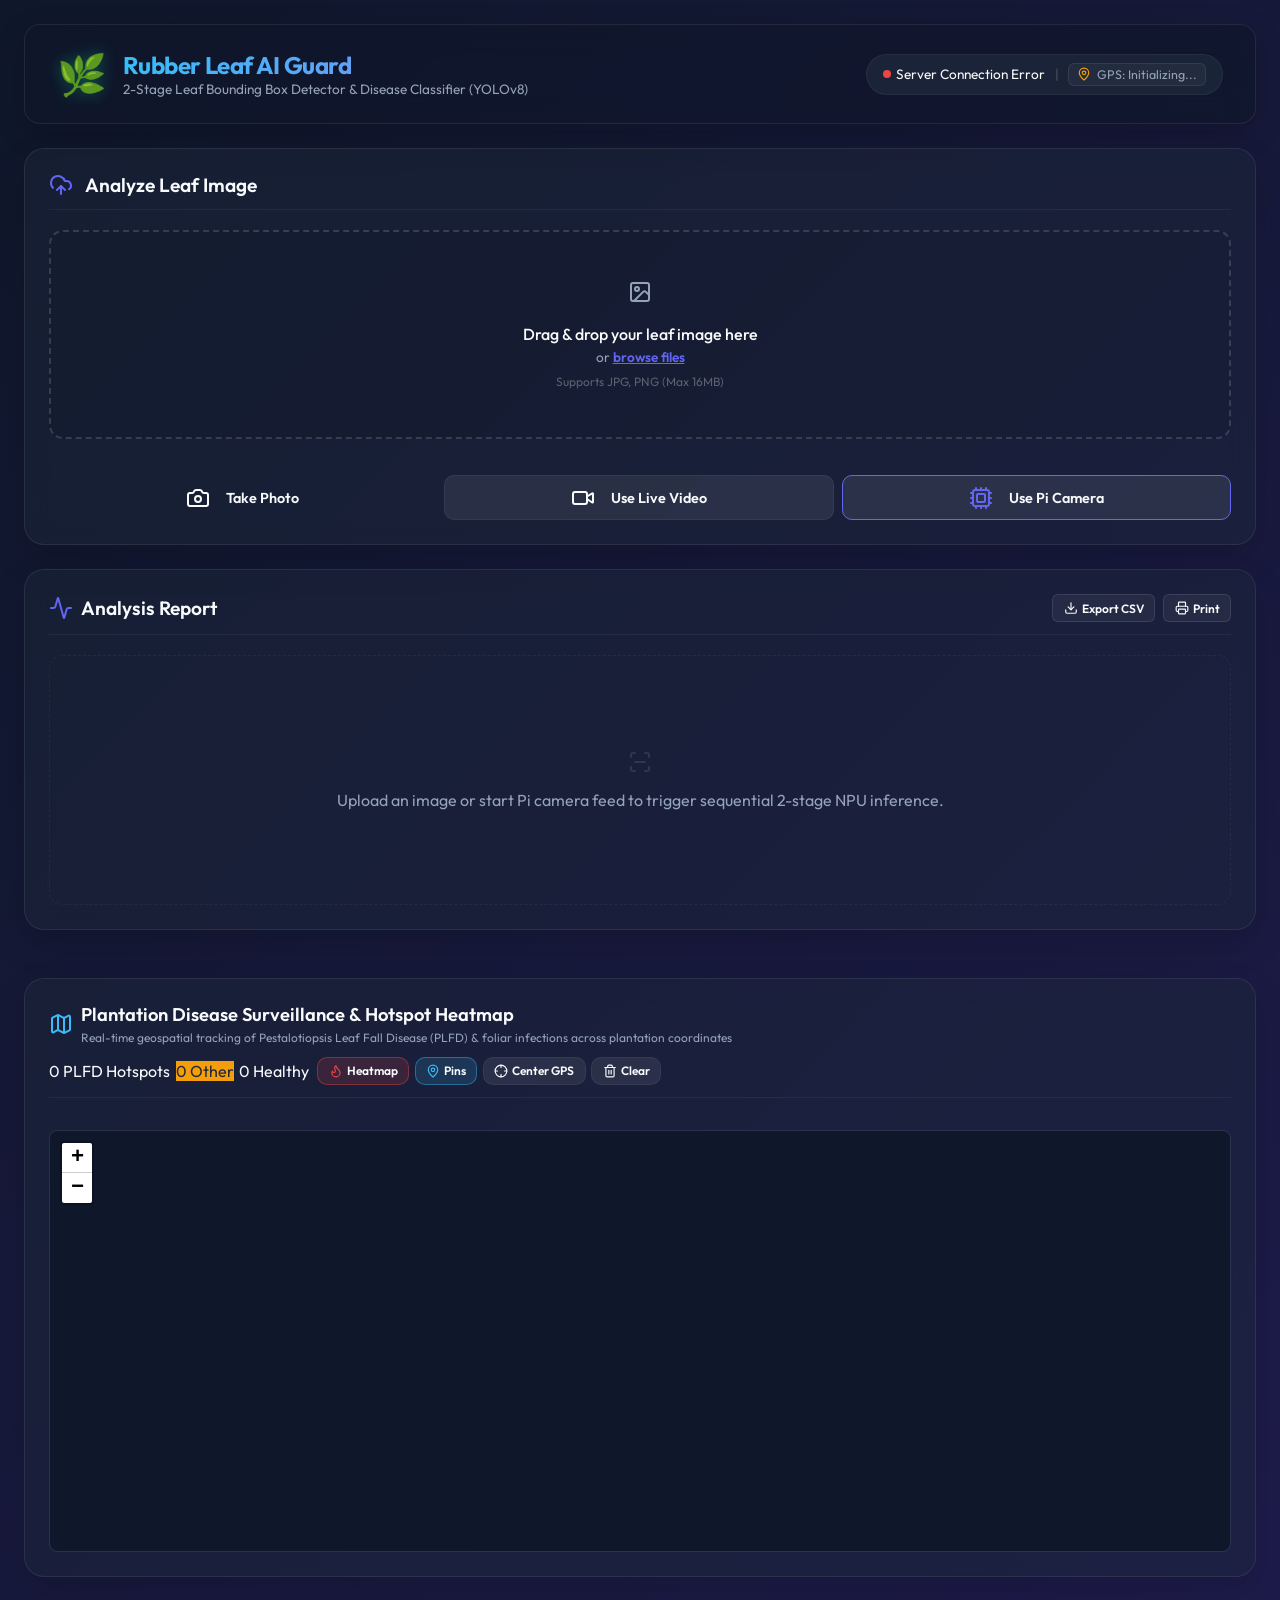
==== raspi_deploy/templates/index.html @ 8e81cf76 "feat: initial commit of two-stage rubber leaf disease detection and classification system" ====
<!DOCTYPE html>
<html lang="en">
<head>
    <meta charset="UTF-8">
    <meta name="viewport" content="width=device-width, initial-scale=1.0">
    <title>🌿 2-Stage Rubber Leaf Disease Detector & Classifier</title>
    <!-- Local Fonts -->
    <link rel="stylesheet" href="/static/fonts/fonts.css">
    <!-- Local Lucide Icons -->
    <script src="/static/js/lucide.min.js"></script>
    <link rel="stylesheet" href="/static/style.css">
    <!-- Local Leaflet Map & Heatmap CSS -->
    <link rel="stylesheet" href="/static/style-leaflet.css">
</head>
<body>
    <div class="app-container">
        <!-- Header -->
        <header class="header">
            <div class="logo-area">
                <div class="logo-icon">🌿</div>
                <div>
                    <h1>Rubber Leaf AI Guard</h1>
                    <p class="subtitle">2-Stage Leaf Bounding Box Detector & Disease Classifier (YOLOv8)</p>
                </div>
            </div>
            <div class="header-status" style="display: flex; gap: 0.6rem; align-items: center; flex-wrap: wrap;">
                <div style="display: flex; align-items: center; gap: 0.35rem;">
                    <span class="status-indicator" id="system-status-indicator"></span>
                    <span id="system-status-text">Checking model weights...</span>
                </div>
                <span style="color: rgba(255,255,255,0.2);">|</span>
                <div id="gps-status-pill" style="display: inline-flex; align-items: center; gap: 0.35rem; font-size: 0.78rem; padding: 3px 8px; border-radius: 6px; background: rgba(255,255,255,0.04); border: 1px solid rgba(255,255,255,0.08); color: var(--text-secondary);">
                    <i data-lucide="map-pin" id="gps-status-icon" style="width: 14px; height: 14px; color: #f59e0b;"></i>
                    <span id="gps-status-text">GPS: Initializing...</span>
                </div>
            </div>
        </header>

        <!-- Main Dashboard -->
        <main class="dashboard-grid">
            
            <!-- Left Card: Upload & Detection Overlay -->
            <section class="card glass upload-section">
                <div class="card-header">
                    <i data-lucide="upload-cloud" class="icon-accent"></i>
                    <h2>Analyze Leaf Image</h2>
                </div>
                
                <!-- Drag and drop zone -->
                <div class="dropzone" id="dropzone">
                    <input type="file" id="fileInput" accept="image/*" style="display: none;">
                    <div class="dropzone-content">
                        <i data-lucide="image" class="dropzone-icon"></i>
                        <p class="primary-text">Drag & drop your leaf image here</p>
                        <p class="secondary-text">or <span class="browse-btn">browse files</span></p>
                        <p class="file-limits">Supports JPG, PNG (Max 16MB)</p>
                    </div>
                </div>

                <!-- Camera Action Buttons -->
                <div class="camera-actions-panel" id="cameraActionsPanel" style="display: flex; gap: 0.5rem; flex-wrap: wrap; justify-content: center; margin-top: 1rem; width: 100%;">
                    <label class="btn btn-primary" for="cameraInput" style="cursor: pointer; margin: 0; display: inline-flex; align-items: center; justify-content: center; flex: 1; min-width: 130px;">
                        <i data-lucide="camera" style="margin-right: 0.5rem;"></i> Take Photo
                    </label>
                    <input type="file" id="cameraInput" accept="image/*" capture="environment" style="display: none;">
                    
                    <button type="button" class="btn btn-secondary" id="startCameraBtn" style="margin: 0; display: inline-flex; align-items: center; justify-content: center; flex: 1; min-width: 130px;">
                        <i data-lucide="video" style="margin-right: 0.5rem;"></i> Use Live Video
                    </button>
                    
                    <button type="button" class="btn btn-secondary" id="startPiCameraBtn" style="margin: 0; display: inline-flex; align-items: center; justify-content: center; flex: 1; min-width: 130px; border-color: var(--accent-color);">
                        <i data-lucide="cpu" style="margin-right: 0.5rem; color: var(--accent-color);"></i> Use Pi Camera
                    </button>
                </div>

                <!-- Raspberry Pi Physical Camera Feed -->
                <div class="camera-container hidden" id="piCameraContainer" style="margin-top: 1rem;">
                    <div class="video-wrapper" id="piVideoWrapper" style="position: relative; overflow: hidden; border-radius: 8px; border: 1px solid rgba(255, 255, 255, 0.1);">
                        <img id="piCameraStream" src="" alt="Pi Camera Stream" style="width: 100%; max-height: 600px; display: block; background: #000; min-height: 360px; object-fit: contain;">
                        <canvas id="piVideoCanvas" style="position: absolute; top: 0; left: 0; pointer-events: none; width: 100%; height: 100%; z-index: 10;"></canvas>
                        <!-- Floating HUD Overlay -->
                        <div id="piCameraHud" style="position: absolute; top: 10px; right: 10px; background: rgba(15, 23, 42, 0.75); border: 1px solid rgba(255,255,255,0.1); border-radius: 6px; padding: 4px 8px; font-family: monospace; font-size: 0.75rem; color: #10b981; z-index: 20; display: flex; align-items: center; gap: 0.35rem; font-weight: bold;">
                            <span class="animate-pulse" style="width: 6px; height: 6px; background: #10b981; border-radius: 50%;"></span>
                            <span>LIVE</span>
                            <span style="color: rgba(255,255,255,0.4);">|</span>
                            <span id="piCameraFpsText">-- FPS</span>
                        </div>
                    </div>
                    <div class="camera-controls" style="margin-top: 0.75rem; display: flex; gap: 0.5rem; justify-content: center; flex-wrap: wrap;">
                        <button type="button" class="btn btn-secondary" id="togglePiFullscreenBtn">
                            <i data-lucide="maximize" style="margin-right: 0.5rem;"></i> Fullscreen
                        </button>
                        <button type="button" class="btn btn-secondary" id="togglePiAutoDetectBtn">
                            <i data-lucide="play" style="margin-right: 0.5rem;"></i> Start Auto-Detect
                        </button>
                        <button type="button" class="btn btn-primary" id="capturePiBtn">
                            <i data-lucide="aperture" style="margin-right: 0.5rem;"></i> Capture from Pi
                        </button>
                        <button type="button" class="btn btn-secondary" id="stopPiCameraBtn">
                            Close Pi Feed
                        </button>
                    </div>
                    
                    <!-- Sensitivity Slider Bar -->
                    <div class="stream-settings-bar" style="margin-top: 0.75rem; display: flex; align-items: center; justify-content: space-between; background: rgba(255,255,255,0.03); border: 1px solid rgba(255,255,255,0.07); border-radius: 8px; padding: 0.5rem 0.85rem; flex-wrap: wrap; gap: 0.75rem; font-size: 0.8rem;">
                        <div style="display: flex; align-items: center; gap: 0.5rem; flex: 1; min-width: 220px;">
                            <i data-lucide="sliders" style="width: 16px; height: 16px; color: var(--accent-color);"></i>
                            <label for="confThreshold" style="white-space: nowrap; color: var(--text-secondary);">Leaf Sensitivity:</label>
                            <input type="range" id="confThreshold" min="0.05" max="0.75" step="0.05" value="0.15" style="flex: 1; accent-color: var(--accent-color); cursor: pointer;">
                            <span id="confVal" style="font-family: monospace; font-weight: bold; color: var(--accent-color); min-width: 38px;">0.15</span>
                        </div>
                    </div>
                </div>

                <!-- Live Camera Feed -->
                <div class="camera-container hidden" id="cameraContainer">
                    <div id="cameraErrorMsg" class="camera-error hidden"></div>
                    <div class="video-wrapper" id="videoWrapper" style="position: relative;">
                        <video id="videoFeed" autoplay playsinline></video>
                        <canvas id="videoCanvas" style="position: absolute; top: 0; left: 0; pointer-events: none; width: 100%; height: 100%; z-index: 10;"></canvas>
                    </div>
                    <div class="camera-controls">
                        <button type="button" class="btn btn-secondary" id="toggleFullscreenBtn">
                            <i data-lucide="maximize"></i> Fullscreen
                        </button>
                        <button type="button" class="btn btn-secondary" id="toggleLiveDetectBtn">
                            <i data-lucide="play"></i> Start Auto-Detect
                        </button>
                        <button type="button" class="btn btn-primary" id="captureBtn">
                            <i data-lucide="aperture"></i> Capture Leaf
                        </button>
                        <button type="button" class="btn btn-secondary" id="stopCameraBtn">
                            Cancel
                        </button>
                    </div>
                </div>

                <!-- Live Preview & Bounding Box Canvas -->
                <div class="preview-container hidden" id="previewContainer">
                    <div class="image-overlay-wrapper">
                        <img id="imagePreview" src="" alt="Original Leaf" style="display: block;">
                        <canvas id="bboxCanvas" style="position: absolute; top: 0; left: 0; pointer-events: none;"></canvas>
                    </div>
                    <button class="btn btn-secondary remove-btn" id="removeBtn">
                        <i data-lucide="trash-2"></i> Remove image
                    </button>
                </div>
            </section>

            <!-- Right Card: Inference & Crops Results -->
            <section class="card glass results-section">
                <div class="card-header" style="display: flex; justify-content: space-between; align-items: center; width: 100%; flex-wrap: wrap; gap: 0.5rem;">
                    <div style="display: flex; align-items: center; gap: 0.5rem;">
                        <i data-lucide="activity" class="icon-accent"></i>
                        <h2>Analysis Report</h2>
                    </div>
                    <div class="report-actions-bar" style="display: flex; gap: 0.5rem;">
                        <button type="button" class="btn btn-secondary" id="exportCsvBtn" title="Export session history to CSV" style="padding: 0.35rem 0.65rem; font-size: 0.75rem; display: inline-flex; align-items: center; gap: 0.25rem; margin: 0; background: rgba(255,255,255,0.05); border: 1px solid rgba(255,255,255,0.1); border-radius: 6px; cursor: pointer;">
                            <i data-lucide="download" style="width: 14px; height: 14px;"></i> Export CSV
                        </button>
                        <button type="button" class="btn btn-secondary" id="printReportBtn" title="Print current report" style="padding: 0.35rem 0.65rem; font-size: 0.75rem; display: inline-flex; align-items: center; gap: 0.25rem; margin: 0; background: rgba(255,255,255,0.05); border: 1px solid rgba(255,255,255,0.1); border-radius: 6px; cursor: pointer;">
                            <i data-lucide="printer" style="width: 14px; height: 14px;"></i> Print
                        </button>
                    </div>
                </div>
                
                <div class="results-placeholder" id="resultsPlaceholder">
                    <i data-lucide="scan-line" class="placeholder-icon animate-pulse"></i>
                    <p>Upload an image or start Pi camera feed to trigger sequential 2-stage NPU inference.</p>
                </div>

                <div class="results-content hidden" id="resultsContent">
                    <!-- Dynamic Summary Banner -->
                    <div class="diagnosis-summary-banner" id="diagnosisSummaryBanner">
                        <div class="summary-details">
                            <span class="label">Detection Summary</span>
                            <span class="value" id="summaryTotalText">0 Leaves Detected</span>
                        </div>
                        <div class="summary-stats-badges" id="summaryStatsBadges">
                            <!-- Populated by JS -->
                        </div>
                    </div>

                    <!-- Real-Time Hardware Performance Telemetry -->
                    <div class="telemetry-banner" id="telemetryBanner" style="display: flex; gap: 0.75rem; margin-top: 0.75rem; padding: 0.75rem 1rem; border-radius: 8px; background: rgba(255,255,255,0.03); border: 1px solid rgba(255,255,255,0.05); font-size: 0.8rem; flex-wrap: wrap;">
                        <div style="display: flex; align-items: center; gap: 0.25rem; color: var(--accent-color); font-weight: 600; width: 100%; margin-bottom: 0.25rem;">
                            <i data-lucide="gauge" style="width: 14px; height: 14px; color: var(--accent-color);"></i>
                            <span style="color: var(--accent-color); font-weight: 600;">Edge Telemetry (Hailo-8L NPU)</span>
                        </div>
                        <div class="telemetry-item" style="flex: 1; min-width: 80px;">
                            <span style="color: var(--text-secondary); display: block; font-size: 0.7rem; text-transform: uppercase; letter-spacing: 0.5px;">Stage 1 (Detect)</span>
                            <strong id="telemetryDetText" style="color: var(--text-primary); font-size: 0.9rem;">-- ms</strong>
                        </div>
                        <div class="telemetry-item" style="flex: 1; min-width: 80px; border-left: 1px solid rgba(255,255,255,0.08); padding-left: 0.75rem;">
                            <span style="color: var(--text-secondary); display: block; font-size: 0.7rem; text-transform: uppercase; letter-spacing: 0.5px;">Stage 2 (Classify)</span>
                            <strong id="telemetryClsText" style="color: var(--text-primary); font-size: 0.9rem;">-- ms</strong>
                        </div>
                        <div class="telemetry-item" style="flex: 1; min-width: 80px; border-left: 1px solid rgba(255,255,255,0.08); padding-left: 0.75rem;">
                            <span style="color: var(--text-secondary); display: block; font-size: 0.7rem; text-transform: uppercase; letter-spacing: 0.5px;">Total Latency</span>
                            <strong id="telemetryTotalText" style="color: var(--healthy-color); font-size: 0.9rem;">-- ms</strong>
                        </div>
                        <div class="telemetry-item" style="flex: 1; min-width: 80px; border-left: 1px solid rgba(255,255,255,0.08); padding-left: 0.75rem;">
                            <span style="color: var(--text-secondary); display: block; font-size: 0.7rem; text-transform: uppercase; letter-spacing: 0.5px;">Stream Rate</span>
                            <strong id="telemetryFpsText" style="color: #38bdf8; font-size: 0.9rem;">-- FPS</strong>
                        </div>
                    </div>

                    <!-- Geotagging & Field Location Banner -->
                    <div class="location-banner hidden" id="reportLocationBanner" style="display: flex; gap: 0.75rem; margin-top: 0.75rem; padding: 0.65rem 1rem; border-radius: 8px; background: rgba(56, 189, 248, 0.06); border: 1px solid rgba(56, 189, 248, 0.2); font-size: 0.8rem; align-items: center; justify-content: space-between; flex-wrap: wrap;">
                        <div style="display: flex; align-items: center; gap: 0.5rem;">
                            <i data-lucide="map-pin" style="width: 16px; height: 16px; color: #38bdf8;"></i>
                            <div>
                                <span style="color: var(--text-secondary); font-size: 0.7rem; display: block; text-transform: uppercase; letter-spacing: 0.5px;">Field Coordinates</span>
                                <strong id="reportLocationCoords" style="color: #f8fafc; font-family: monospace; font-size: 0.85rem;">--</strong>
                                <span id="reportLocationSource" style="font-size: 0.7rem; color: #38bdf8; margin-left: 0.4rem; background: rgba(56, 189, 248, 0.15); padding: 1px 6px; border-radius: 4px;"></span>
                            </div>
                        </div>
                        <a id="reportLocationMapLink" href="#" target="_blank" rel="noopener noreferrer" style="display: inline-flex; align-items: center; gap: 0.35rem; color: #38bdf8; font-size: 0.78rem; text-decoration: none; font-weight: 500; background: rgba(56, 189, 248, 0.1); padding: 0.35rem 0.65rem; border-radius: 6px; border: 1px solid rgba(56, 189, 248, 0.25); transition: all 0.2s ease;">
                            <span>View on Maps</span>
                            <i data-lucide="external-link" style="width: 12px; height: 12px;"></i>
                        </a>
                    </div>

                    <!-- Dynamic List of Leaf Diagnoses -->
                    <div class="multi-results-container" id="multiResultsContainer">
                        <!-- Populated by JS -->
                    </div>
                </div>
            </section>
        </main>

        <!-- Plantation Geospatial Heatmap Card -->
        <section class="card glass map-section" style="margin-top: 1.5rem; width: 100%;">
            <div class="card-header" style="display: flex; justify-content: space-between; align-items: center; width: 100%; flex-wrap: wrap; gap: 0.75rem;">
                <div style="display: flex; align-items: center; gap: 0.5rem;">
                    <i data-lucide="map" class="icon-accent" style="color: #38bdf8;"></i>
                    <div>
                        <h2 style="font-size: 1.15rem; margin: 0;">Plantation Disease Surveillance & Hotspot Heatmap</h2>
                        <p style="color: var(--text-secondary); font-size: 0.75rem; margin: 0.2rem 0 0 0;">
                            Real-time geospatial tracking of Pestalotiopsis Leaf Fall Disease (PLFD) & foliar infections across plantation coordinates
                        </p>
                    </div>
                </div>
                
                <!-- Map Layer Controls & Quick Stats -->
                <div class="map-controls-bar" style="display: flex; gap: 0.5rem; align-items: center; flex-wrap: wrap;">
                    <div class="map-stat-badges" style="display: flex; gap: 0.35rem;">
                        <span class="badge plfd" id="mapStatPlfd">0 PLFD Hotspots</span>
                        <span class="badge warning" id="mapStatOther" style="background-color: #f59e0b; color: #1e293b;">0 Other</span>
                        <span class="badge healthy" id="mapStatHealthy">0 Healthy</span>
                    </div>
                    
                    <div style="display: flex; gap: 0.35rem;">
                        <button type="button" class="btn btn-secondary active" id="toggleHeatmapBtn" style="padding: 0.35rem 0.65rem; font-size: 0.75rem; display: inline-flex; align-items: center; gap: 0.25rem; background: rgba(239, 68, 68, 0.15); border-color: rgba(239, 68, 68, 0.4);">
                            <i data-lucide="flame" style="width: 14px; height: 14px; color: #ef4444;"></i> Heatmap
                        </button>
                        <button type="button" class="btn btn-secondary active" id="togglePinsBtn" style="padding: 0.35rem 0.65rem; font-size: 0.75rem; display: inline-flex; align-items: center; gap: 0.25rem; background: rgba(56, 189, 248, 0.15); border-color: rgba(56, 189, 248, 0.4);">
                            <i data-lucide="map-pin" style="width: 14px; height: 14px; color: #38bdf8;"></i> Pins
                        </button>
                        <button type="button" class="btn btn-secondary" id="recenterMapBtn" title="Center on Current GPS" style="padding: 0.35rem 0.65rem; font-size: 0.75rem; display: inline-flex; align-items: center; gap: 0.25rem;">
                            <i data-lucide="crosshair" style="width: 14px; height: 14px;"></i> Center GPS
                        </button>
                        <button type="button" class="btn btn-secondary" id="clearMapBtn" title="Clear Map Markers" style="padding: 0.35rem 0.65rem; font-size: 0.75rem; display: inline-flex; align-items: center; gap: 0.25rem;">
                            <i data-lucide="trash-2" style="width: 14px; height: 14px;"></i> Clear
                        </button>
                    </div>
                </div>
            </div>
            
            <div style="position: relative; width: 100%; border-radius: 8px; overflow: hidden; border: 1px solid rgba(255, 255, 255, 0.08); margin-top: 0.75rem;">
                <div id="plantationMap" style="width: 100%; height: 420px; background: #0f172a; border-radius: 8px; z-index: 1;"></div>
                
                <!-- Offline Fallback Banner on Map -->
                <div id="mapOfflineNotice" style="position: absolute; bottom: 8px; left: 8px; z-index: 999; background: rgba(15, 23, 42, 0.85); backdrop-filter: blur(4px); border: 1px solid rgba(255,255,255,0.1); border-radius: 6px; padding: 4px 8px; font-size: 0.7rem; color: var(--text-secondary); display: flex; align-items: center; gap: 0.35rem;">
                    <i data-lucide="satellite" style="width: 12px; height: 12px; color: #38bdf8;"></i>
                    <span>Offline Vector Grid (Tiles stream when online)</span>
                </div>
            </div>
        </section>
    </div>

    <!-- Initialize icons -->
    <script>
        lucide.createIcons();
    </script>
    <!-- Leaflet & Heatmap Engine -->
    <script src="/static/js/leaflet.js"></script>
    <script src="/static/js/leaflet-heat.js"></script>
    <script src="/static/app.js"></script>
</body>
</html>
---- static/fonts/fonts.css ----
/* latin-ext */
@font-face {
  font-family: 'Outfit';
  font-style: normal;
  font-weight: 300;
  font-display: swap;
  src: url(/static/fonts/outfit_QGYvz_MVcBeNP4NJuktqQ4E.woff2) format('woff2');
  unicode-range: U+0100-02BA, U+02BD-02C5, U+02C7-02CC, U+02CE-02D7, U+02DD-02FF, U+0304, U+0308, U+0329, U+1D00-1DBF, U+1E00-1E9F, U+1EF2-1EFF, U+2020, U+20A0-20AB, U+20AD-20C0, U+2113, U+2C60-2C7F, U+A720-A7FF;
}
/* latin */
@font-face {
  font-family: 'Outfit';
  font-style: normal;
  font-weight: 300;
  font-display: swap;
  src: url(/static/fonts/outfit_QGYvz_MVcBeNP4NJtEtq.woff2) format('woff2');
  unicode-range: U+0000-00FF, U+0131, U+0152-0153, U+02BB-02BC, U+02C6, U+02DA, U+02DC, U+0304, U+0308, U+0329, U+2000-206F, U+20AC, U+2122, U+2191, U+2193, U+2212, U+2215, U+FEFF, U+FFFD;
}
/* latin-ext */
@font-face {
  font-family: 'Outfit';
  font-style: normal;
  font-weight: 400;
  font-display: swap;
  src: url(/static/fonts/outfit_QGYvz_MVcBeNP4NJuktqQ4E.woff2) format('woff2');
  unicode-range: U+0100-02BA, U+02BD-02C5, U+02C7-02CC, U+02CE-02D7, U+02DD-02FF, U+0304, U+0308, U+0329, U+1D00-1DBF, U+1E00-1E9F, U+1EF2-1EFF, U+2020, U+20A0-20AB, U+20AD-20C0, U+2113, U+2C60-2C7F, U+A720-A7FF;
}
/* latin */
@font-face {
  font-family: 'Outfit';
  font-style: normal;
  font-weight: 400;
  font-display: swap;
  src: url(/static/fonts/outfit_QGYvz_MVcBeNP4NJtEtq.woff2) format('woff2');
  unicode-range: U+0000-00FF, U+0131, U+0152-0153, U+02BB-02BC, U+02C6, U+02DA, U+02DC, U+0304, U+0308, U+0329, U+2000-206F, U+20AC, U+2122, U+2191, U+2193, U+2212, U+2215, U+FEFF, U+FFFD;
}
/* latin-ext */
@font-face {
  font-family: 'Outfit';
  font-style: normal;
  font-weight: 500;
  font-display: swap;
  src: url(/static/fonts/outfit_QGYvz_MVcBeNP4NJuktqQ4E.woff2) format('woff2');
  unicode-range: U+0100-02BA, U+02BD-02C5, U+02C7-02CC, U+02CE-02D7, U+02DD-02FF, U+0304, U+0308, U+0329, U+1D00-1DBF, U+1E00-1E9F, U+1EF2-1EFF, U+2020, U+20A0-20AB, U+20AD-20C0, U+2113, U+2C60-2C7F, U+A720-A7FF;
}
/* latin */
@font-face {
  font-family: 'Outfit';
  font-style: normal;
  font-weight: 500;
  font-display: swap;
  src: url(/static/fonts/outfit_QGYvz_MVcBeNP4NJtEtq.woff2) format('woff2');
  unicode-range: U+0000-00FF, U+0131, U+0152-0153, U+02BB-02BC, U+02C6, U+02DA, U+02DC, U+0304, U+0308, U+0329, U+2000-206F, U+20AC, U+2122, U+2191, U+2193, U+2212, U+2215, U+FEFF, U+FFFD;
}
/* latin-ext */
@font-face {
  font-family: 'Outfit';
  font-style: normal;
  font-weight: 600;
  font-display: swap;
  src: url(/static/fonts/outfit_QGYvz_MVcBeNP4NJuktqQ4E.woff2) format('woff2');
  unicode-range: U+0100-02BA, U+02BD-02C5, U+02C7-02CC, U+02CE-02D7, U+02DD-02FF, U+0304, U+0308, U+0329, U+1D00-1DBF, U+1E00-1E9F, U+1EF2-1EFF, U+2020, U+20A0-20AB, U+20AD-20C0, U+2113, U+2C60-2C7F, U+A720-A7FF;
}
/* latin */
@font-face {
  font-family: 'Outfit';
  font-style: normal;
  font-weight: 600;
  font-display: swap;
  src: url(/static/fonts/outfit_QGYvz_MVcBeNP4NJtEtq.woff2) format('woff2');
  unicode-range: U+0000-00FF, U+0131, U+0152-0153, U+02BB-02BC, U+02C6, U+02DA, U+02DC, U+0304, U+0308, U+0329, U+2000-206F, U+20AC, U+2122, U+2191, U+2193, U+2212, U+2215, U+FEFF, U+FFFD;
}
/* latin-ext */
@font-face {
  font-family: 'Outfit';
  font-style: normal;
  font-weight: 700;
  font-display: swap;
  src: url(/static/fonts/outfit_QGYvz_MVcBeNP4NJuktqQ4E.woff2) format('woff2');
  unicode-range: U+0100-02BA, U+02BD-02C5, U+02C7-02CC, U+02CE-02D7, U+02DD-02FF, U+0304, U+0308, U+0329, U+1D00-1DBF, U+1E00-1E9F, U+1EF2-1EFF, U+2020, U+20A0-20AB, U+20AD-20C0, U+2113, U+2C60-2C7F, U+A720-A7FF;
}
/* latin */
@font-face {
  font-family: 'Outfit';
  font-style: normal;
  font-weight: 700;
  font-display: swap;
  src: url(/static/fonts/outfit_QGYvz_MVcBeNP4NJtEtq.woff2) format('woff2');
  unicode-range: U+0000-00FF, U+0131, U+0152-0153, U+02BB-02BC, U+02C6, U+02DA, U+02DC, U+0304, U+0308, U+0329, U+2000-206F, U+20AC, U+2122, U+2191, U+2193, U+2212, U+2215, U+FEFF, U+FFFD;
}
/* vietnamese */
@font-face {
  font-family: 'Space Grotesk';
  font-style: normal;
  font-weight: 400;
  font-display: swap;
  src: url(/static/fonts/spacegrotesk_V8mDoQDjQSkFtoMM3T6r8E7mPb54C-s0.woff2) format('woff2');
  unicode-range: U+0102-0103, U+0110-0111, U+0128-0129, U+0168-0169, U+01A0-01A1, U+01AF-01B0, U+0300-0301, U+0303-0304, U+0308-0309, U+0323, U+0329, U+1EA0-1EF9, U+20AB;
}
/* latin-ext */
@font-face {
  font-family: 'Space Grotesk';
  font-style: normal;
  font-weight: 400;
  font-display: swap;
  src: url(/static/fonts/spacegrotesk_V8mDoQDjQSkFtoMM3T6r8E7mPb94C-s0.woff2) format('woff2');
  unicode-range: U+0100-02BA, U+02BD-02C5, U+02C7-02CC, U+02CE-02D7, U+02DD-02FF, U+0304, U+0308, U+0329, U+1D00-1DBF, U+1E00-1E9F, U+1EF2-1EFF, U+2020, U+20A0-20AB, U+20AD-20C0, U+2113, U+2C60-2C7F, U+A720-A7FF;
}
/* latin */
@font-face {
  font-family: 'Space Grotesk';
  font-style: normal;
  font-weight: 400;
  font-display: swap;
  src: url(/static/fonts/spacegrotesk_V8mDoQDjQSkFtoMM3T6r8E7mPbF4Cw.woff2) format('woff2');
  unicode-range: U+0000-00FF, U+0131, U+0152-0153, U+02BB-02BC, U+02C6, U+02DA, U+02DC, U+0304, U+0308, U+0329, U+2000-206F, U+20AC, U+2122, U+2191, U+2193, U+2212, U+2215, U+FEFF, U+FFFD;
}
/* vietnamese */
@font-face {
  font-family: 'Space Grotesk';
  font-style: normal;
  font-weight: 500;
  font-display: swap;
  src: url(/static/fonts/spacegrotesk_V8mDoQDjQSkFtoMM3T6r8E7mPb54C-s0.woff2) format('woff2');
  unicode-range: U+0102-0103, U+0110-0111, U+0128-0129, U+0168-0169, U+01A0-01A1, U+01AF-01B0, U+0300-0301, U+0303-0304, U+0308-0309, U+0323, U+0329, U+1EA0-1EF9, U+20AB;
}
/* latin-ext */
@font-face {
  font-family: 'Space Grotesk';
  font-style: normal;
  font-weight: 500;
  font-display: swap;
  src: url(/static/fonts/spacegrotesk_V8mDoQDjQSkFtoMM3T6r8E7mPb94C-s0.woff2) format('woff2');
  unicode-range: U+0100-02BA, U+02BD-02C5, U+02C7-02CC, U+02CE-02D7, U+02DD-02FF, U+0304, U+0308, U+0329, U+1D00-1DBF, U+1E00-1E9F, U+1EF2-1EFF, U+2020, U+20A0-20AB, U+20AD-20C0, U+2113, U+2C60-2C7F, U+A720-A7FF;
}
/* latin */
@font-face {
  font-family: 'Space Grotesk';
  font-style: normal;
  font-weight: 500;
  font-display: swap;
  src: url(/static/fonts/spacegrotesk_V8mDoQDjQSkFtoMM3T6r8E7mPbF4Cw.woff2) format('woff2');
  unicode-range: U+0000-00FF, U+0131, U+0152-0153, U+02BB-02BC, U+02C6, U+02DA, U+02DC, U+0304, U+0308, U+0329, U+2000-206F, U+20AC, U+2122, U+2191, U+2193, U+2212, U+2215, U+FEFF, U+FFFD;
}
/* vietnamese */
@font-face {
  font-family: 'Space Grotesk';
  font-style: normal;
  font-weight: 700;
  font-display: swap;
  src: url(/static/fonts/spacegrotesk_V8mDoQDjQSkFtoMM3T6r8E7mPb54C-s0.woff2) format('woff2');
  unicode-range: U+0102-0103, U+0110-0111, U+0128-0129, U+0168-0169, U+01A0-01A1, U+01AF-01B0, U+0300-0301, U+0303-0304, U+0308-0309, U+0323, U+0329, U+1EA0-1EF9, U+20AB;
}
/* latin-ext */
@font-face {
  font-family: 'Space Grotesk';
  font-style: normal;
  font-weight: 700;
  font-display: swap;
  src: url(/static/fonts/spacegrotesk_V8mDoQDjQSkFtoMM3T6r8E7mPb94C-s0.woff2) format('woff2');
  unicode-range: U+0100-02BA, U+02BD-02C5, U+02C7-02CC, U+02CE-02D7, U+02DD-02FF, U+0304, U+0308, U+0329, U+1D00-1DBF, U+1E00-1E9F, U+1EF2-1EFF, U+2020, U+20A0-20AB, U+20AD-20C0, U+2113, U+2C60-2C7F, U+A720-A7FF;
}
/* latin */
@font-face {
  font-family: 'Space Grotesk';
  font-style: normal;
  font-weight: 700;
  font-display: swap;
  src: url(/static/fonts/spacegrotesk_V8mDoQDjQSkFtoMM3T6r8E7mPbF4Cw.woff2) format('woff2');
  unicode-range: U+0000-00FF, U+0131, U+0152-0153, U+02BB-02BC, U+02C6, U+02DA, U+02DC, U+0304, U+0308, U+0329, U+2000-206F, U+20AC, U+2122, U+2191, U+2193, U+2212, U+2215, U+FEFF, U+FFFD;
}
---- static/style.css ----
/* Style definitions for the Rubber Leaf AI Guard Dashboard */

:root {
    --bg-gradient: linear-gradient(135deg, #0f172a 0%, #1e1b4b 100%);
    --card-bg: rgba(30, 41, 59, 0.45);
    --card-border: rgba(255, 255, 255, 0.08);
    --text-primary: #f8fafc;
    --text-secondary: #94a3b8;
    --accent-color: #6366f1;
    --accent-hover: #4f46e5;
    
    --healthy-color: #10b981;
    --diseased-color: #ef4444;
    --plfd-color: #f59e0b;
    --glow-healthy: 0 0 15px rgba(16, 185, 129, 0.25);
    --glow-diseased: 0 0 15px rgba(239, 68, 68, 0.25);
    
    --font-sans: 'Outfit', -apple-system, BlinkMacSystemFont, "Segoe UI", Roboto, sans-serif;
    --font-mono: 'Space Grotesk', monospace;
}

* {
    box-sizing: border-box;
    margin: 0;
    padding: 0;
}

body {
    background: var(--bg-gradient);
    color: var(--text-primary);
    font-family: var(--font-sans);
    min-height: 100vh;
    padding: 1.5rem;
    overflow-x: hidden;
}

.app-container {
    max-width: 1440px;
    margin: 0 auto;
    display: flex;
    flex-direction: column;
    gap: 1.5rem;
}

/* Header styling */
.header {
    display: flex;
    justify-content: space-between;
    align-items: center;
    padding: 1.5rem 2rem;
    background: rgba(15, 23, 42, 0.6);
    border: 1px solid var(--card-border);
    backdrop-filter: blur(16px);
    -webkit-backdrop-filter: blur(16px);
    border-radius: 16px;
    box-shadow: 0 10px 30px rgba(0, 0, 0, 0.2);
}

.logo-area {
    display: flex;
    align-items: center;
    gap: 1rem;
}

.logo-icon {
    font-size: 2.5rem;
    filter: drop-shadow(0 0 8px rgba(16, 185, 129, 0.4));
}

.header h1 {
    font-size: 1.5rem;
    font-weight: 700;
    letter-spacing: -0.025em;
    background: linear-gradient(90deg, #38bdf8, #818cf8);
    -webkit-background-clip: text;
    -webkit-text-fill-color: transparent;
}

.header .subtitle {
    font-size: 0.85rem;
    color: var(--text-secondary);
}

.header-status {
    display: flex;
    align-items: center;
    gap: 0.5rem;
    font-size: 0.85rem;
    background: rgba(30, 41, 59, 0.8);
    padding: 0.5rem 1rem;
    border-radius: 9999px;
    border: 1px solid rgba(255, 255, 255, 0.05);
}

.status-indicator {
    width: 8px;
    height: 8px;
    border-radius: 50%;
    background-color: #ef4444; /* Default: Red/Disconnected */
}

.status-indicator.ready {
    background-color: var(--healthy-color);
    box-shadow: 0 0 8px var(--healthy-color);
}

.status-indicator.training {
    background-color: var(--plfd-color);
    box-shadow: 0 0 8px var(--plfd-color);
    animation: pulse 1.5s infinite;
}

/* Dashboard Grid */
.dashboard-grid {
    display: grid;
    grid-template-columns: 1fr;
    gap: 1.5rem;
}

/* Card Styling */
.card {
    border-radius: 20px;
    border: 1px solid var(--card-border);
    padding: 1.5rem;
    display: flex;
    flex-direction: column;
    gap: 1.25rem;
    box-shadow: 0 15px 35px rgba(0, 0, 0, 0.15);
    transition: transform 0.3s ease, box-shadow 0.3s ease;
}

.card.glass {
    background: var(--card-bg);
    backdrop-filter: blur(12px);
    -webkit-backdrop-filter: blur(12px);
}

.card:hover {
    box-shadow: 0 20px 40px rgba(0, 0, 0, 0.25);
}

.card-header {
    display: flex;
    align-items: center;
    gap: 0.75rem;
    border-bottom: 1px solid rgba(255, 255, 255, 0.05);
    padding-bottom: 0.75rem;
}

.card-header h2 {
    font-size: 1.2rem;
    font-weight: 600;
    color: var(--text-primary);
}

.icon-accent {
    color: var(--accent-color);
}

/* Buttons */
.btn {
    display: inline-flex;
    align-items: center;
    gap: 0.5rem;
    padding: 0.6rem 1.2rem;
    border-radius: 10px;
    font-family: var(--font-sans);
    font-weight: 600;
    font-size: 0.9rem;
    cursor: pointer;
    border: none;
    transition: all 0.2s ease;
}

.btn-secondary {
    background: rgba(255, 255, 255, 0.08);
    color: var(--text-primary);
    border: 1px solid rgba(255, 255, 255, 0.05);
}

.btn-secondary:hover {
    background: rgba(255, 255, 255, 0.15);
}

/* Upload Section */
.dropzone {
    border: 2px dashed rgba(255, 255, 255, 0.15);
    border-radius: 14px;
    padding: 3rem 1.5rem;
    text-align: center;
    cursor: pointer;
    background: rgba(15, 23, 42, 0.2);
    transition: all 0.2s ease;
}

.dropzone:hover, .dropzone.dragover {
    border-color: var(--accent-color);
    background: rgba(99, 102, 241, 0.05);
}

.dropzone-icon {
    font-size: 2.5rem;
    color: var(--text-secondary);
    margin-bottom: 1rem;
}

.dropzone .primary-text {
    font-size: 1rem;
    font-weight: 500;
    margin-bottom: 0.25rem;
}

.dropzone .secondary-text {
    font-size: 0.85rem;
    color: var(--text-secondary);
    margin-bottom: 0.5rem;
}

.dropzone .browse-btn {
    color: var(--accent-color);
    text-decoration: underline;
    font-weight: 600;
}

.dropzone .file-limits {
    font-size: 0.75rem;
    color: rgba(255, 255, 255, 0.3);
}

.preview-container {
    display: flex;
    flex-direction: column;
    gap: 1.25rem;
    align-items: center;
}

.image-overlay-wrapper {
    position: relative;
    max-width: 100%;
    border-radius: 12px;
    overflow: hidden;
    border: 1px solid rgba(255, 255, 255, 0.1);
    background: rgba(0,0,0,0.2);
}

.image-overlay-wrapper img {
    max-width: 100%;
    max-height: 600px;
    display: block;
    object-fit: contain;
}

.remove-btn {
    width: fit-content;
}

.hidden {
    display: none !important;
}

/* Results Section */
.results-placeholder {
    display: flex;
    flex-direction: column;
    align-items: center;
    justify-content: center;
    text-align: center;
    padding: 4rem 1.5rem;
    color: var(--text-secondary);
    gap: 1rem;
    border: 1px dashed rgba(255, 255, 255, 0.05);
    border-radius: 14px;
    min-height: 250px;
}

.placeholder-icon {
    font-size: 3rem;
    color: rgba(255, 255, 255, 0.1);
}

.results-content {
    display: flex;
    flex-direction: column;
    gap: 1.25rem;
}

.diagnosis-banner {
    display: flex;
    justify-content: space-between;
    align-items: center;
    padding: 1.25rem 1.5rem;
    border-radius: 14px;
    background: rgba(30, 41, 59, 0.8);
    border-left: 4px solid var(--healthy-color);
    box-shadow: var(--glow-healthy);
}

.diagnosis-banner.diseased {
    border-left-color: var(--diseased-color);
    box-shadow: var(--glow-diseased);
}

.diagnosis-banner.plfd {
    border-left-color: var(--plfd-color);
    box-shadow: 0 0 15px rgba(245, 158, 11, 0.25);
}

.diagnosis-details {
    display: flex;
    flex-direction: column;
}

.diagnosis-details .label {
    font-size: 0.75rem;
    text-transform: uppercase;
    letter-spacing: 0.05em;
    color: var(--text-secondary);
}

.diagnosis-details .value {
    font-size: 1.4rem;
    font-weight: 700;
    font-family: var(--font-mono);
}

.diagnosis-badge {
    padding: 0.4rem 0.8rem;
    border-radius: 8px;
    background: rgba(255, 255, 255, 0.1);
    font-weight: 700;
    font-size: 0.95rem;
}

.stage-card {
    background: rgba(15, 23, 42, 0.3);
    border: 1px solid rgba(255, 255, 255, 0.03);
    border-radius: 14px;
    padding: 1.2rem;
    display: flex;
    flex-direction: column;
    gap: 0.75rem;
}

.stage-header {
    display: flex;
    align-items: center;
    gap: 0.75rem;
}

.stage-badge {
    background: var(--accent-color);
    color: white;
    font-size: 0.7rem;
    font-weight: 700;
    text-transform: uppercase;
    padding: 0.2rem 0.5rem;
    border-radius: 4px;
    letter-spacing: 0.05em;
}

.stage-header h3 {
    font-size: 0.95rem;
    font-weight: 600;
}

.stage-description {
    font-size: 0.8rem;
    color: var(--text-secondary);
    line-height: 1.4;
}

.crop-display {
    display: flex;
    flex-direction: column;
    gap: 0.5rem;
    background: rgba(15, 23, 42, 0.4);
    padding: 0.8rem;
    border-radius: 10px;
    border: 1px solid rgba(255, 255, 255, 0.02);
}

.crop-info {
    display: flex;
    justify-content: space-between;
    font-size: 0.75rem;
}

.crop-label {
    font-weight: 600;
    color: var(--text-primary);
}

.box-coords {
    color: var(--text-secondary);
    font-family: var(--font-mono);
}

.cropped-img-container {
    display: flex;
    justify-content: center;
    align-items: center;
    background: rgba(0, 0, 0, 0.3);
    border-radius: 8px;
    padding: 0.5rem;
    border: 1px solid rgba(255, 255, 255, 0.05);
}

.cropped-img-container img {
    max-height: 120px;
    max-width: 100%;
    object-fit: contain;
    border-radius: 4px;
}

.progress-list {
    display: flex;
    flex-direction: column;
    gap: 0.75rem;
}

.progress-item {
    display: flex;
    flex-direction: column;
    gap: 0.3rem;
}

.progress-labels {
    display: flex;
    justify-content: space-between;
    font-size: 0.8rem;
    font-weight: 500;
}

.progress-bar-bg {
    height: 8px;
    background: rgba(255, 255, 255, 0.05);
    border-radius: 9999px;
    overflow: hidden;
}

.progress-bar-fill {
    height: 100%;
    width: 0%;
    border-radius: 9999px;
    transition: width 0.8s cubic-bezier(0.16, 1, 0.3, 1);
}

.fill-healthy { background-color: var(--healthy-color); }
.fill-plfd { background-color: var(--plfd-color); }

.recommendation-card {
    display: flex;
    gap: 1rem;
    padding: 1rem;
    border-radius: 12px;
    background: rgba(99, 102, 241, 0.08);
    border: 1px solid rgba(99, 102, 241, 0.15);
}

.rec-icon {
    font-size: 1.5rem;
}

.rec-content h4 {
    font-size: 0.9rem;
    font-weight: 600;
    margin-bottom: 0.2rem;
}

.rec-content p {
    font-size: 0.8rem;
    color: var(--text-secondary);
    line-height: 1.4;
}

/* Stats Section */
.stats-grid {
    display: grid;
    grid-template-columns: repeat(4, 1fr);
    gap: 0.75rem;
}

@media (max-width: 500px) {
    .stats-grid {
        grid-template-columns: repeat(2, 1fr);
    }
}

.stat-box {
    background: rgba(15, 23, 42, 0.25);
    border: 1px solid rgba(255, 255, 255, 0.03);
    padding: 1rem 0.5rem;
    border-radius: 12px;
    text-align: center;
    display: flex;
    flex-direction: column;
    gap: 0.25rem;
}

.stat-val {
    font-family: var(--font-mono);
    font-size: 1.25rem;
    font-weight: 700;
}

.stat-lbl {
    font-size: 0.7rem;
    color: var(--text-secondary);
    text-transform: uppercase;
    letter-spacing: 0.02em;
}

.dataset-info {
    font-size: 0.75rem;
    color: var(--text-secondary);
    background: rgba(255, 255, 255, 0.02);
    border: 1px solid rgba(255, 255, 255, 0.03);
    border-radius: 8px;
    padding: 0.6rem 0.8rem;
    line-height: 1.4;
}

/* Kaggle Guide Section */
.kaggle-guide-content {
    display: flex;
    flex-direction: column;
    gap: 1rem;
}

.guide-intro {
    font-size: 0.85rem;
    color: var(--text-secondary);
    line-height: 1.5;
}

.guide-intro strong {
    color: var(--text-primary);
}

.steps-list {
    list-style: none;
    display: flex;
    flex-direction: column;
    gap: 0.85rem;
}

.steps-list li {
    display: flex;
    gap: 0.75rem;
    align-items: flex-start;
}

.step-num {
    display: flex;
    align-items: center;
    justify-content: center;
    min-width: 22px;
    height: 22px;
    background: var(--accent-color);
    color: white;
    font-weight: 700;
    font-size: 0.75rem;
    border-radius: 50%;
    font-family: var(--font-mono);
}

.step-text {
    font-size: 0.8rem;
    color: var(--text-secondary);
    line-height: 1.4;
}

.step-text strong {
    color: var(--text-primary);
    display: block;
    margin-bottom: 0.1rem;
}

.step-text code {
    background: rgba(0, 0, 0, 0.3);
    padding: 0.1rem 0.3rem;
    border-radius: 4px;
    font-family: var(--font-mono);
    font-size: 0.75rem;
    color: #f43f5e;
}

/* Keyframe animations */
@keyframes pulse {
    0%, 100% { opacity: 1; }
    50% { opacity: 0.4; }
}

.animate-pulse {
    animation: pulse 2s cubic-bezier(0.4, 0, 0.6, 1) infinite;
}

/* Embedded Camera Scanner Styles */
.camera-container {
    display: flex;
    flex-direction: column;
    gap: 1rem;
    width: 100%;
}

.video-wrapper {
    position: relative;
    border-radius: 12px;
    overflow: hidden;
    border: 1px solid var(--card-border);
    background: #000000;
    width: 100%;
}

.video-wrapper video {
    width: 100%;
    max-height: 600px;
    display: block;
    object-fit: cover;
}

.camera-controls {
    display: flex;
    gap: 1rem;
    justify-content: center;
}

.camera-error {
    background: rgba(239, 68, 68, 0.15);
    border: 1px solid rgba(239, 68, 68, 0.3);
    color: #fca5a5;
    padding: 1.2rem;
    border-radius: 12px;
    font-size: 0.85rem;
    line-height: 1.5;
    display: flex;
    flex-direction: column;
    gap: 0.5rem;
    text-align: left;
}

.camera-error h4 {
    font-weight: 700;
    color: #f8fafc;
    display: flex;
    align-items: center;
    gap: 0.5rem;
    font-size: 0.95rem;
}

.camera-error code {
    background: rgba(0, 0, 0, 0.4);
    padding: 0.15rem 0.35rem;
    border-radius: 4px;
    font-family: var(--font-mono);
    font-size: 0.75rem;
    color: #ef4444;
}

.camera-error ul {
    margin-left: 1.25rem;
    margin-top: 0.25rem;
    display: flex;
    flex-direction: column;
    gap: 0.35rem;
}

/* Multi-leaf results card styles */
.diagnosis-summary-banner {
    display: flex;
    justify-content: space-between;
    align-items: center;
    padding: 1rem 1.25rem;
    border-radius: 12px;
    background: rgba(30, 41, 59, 0.7);
    border: 1px solid var(--card-border);
    margin-bottom: 1rem;
    box-shadow: 0 4px 15px rgba(0, 0, 0, 0.1);
}

.summary-details {
    display: flex;
    flex-direction: column;
}

.summary-details .label {
    font-size: 0.7rem;
    text-transform: uppercase;
    letter-spacing: 0.05em;
    color: var(--text-secondary);
}

.summary-details .value {
    font-size: 1.15rem;
    font-weight: 700;
}

.summary-stats-badges {
    display: flex;
    gap: 0.5rem;
}

.summary-stats-badges .badge {
    padding: 0.25rem 0.6rem;
    border-radius: 6px;
    font-size: 0.75rem;
    font-weight: 700;
    text-transform: uppercase;
}

.summary-stats-badges .badge.healthy {
    background: rgba(16, 185, 129, 0.15);
    color: var(--healthy-color);
    border: 1px solid rgba(16, 185, 129, 0.3);
}

.summary-stats-badges .badge.plfd {
    background: rgba(239, 68, 68, 0.15);
    color: var(--diseased-color);
    border: 1px solid rgba(239, 68, 68, 0.3);
}

.multi-results-container {
    display: flex;
    flex-direction: column;
    gap: 1rem;
}

.leaf-result-card {
    background: rgba(15, 23, 42, 0.3);
    border: 1px solid rgba(255, 255, 255, 0.05);
    border-radius: 14px;
    padding: 1rem;
    display: flex;
    flex-direction: column;
    gap: 0.75rem;
    transition: transform 0.2s ease, box-shadow 0.2s ease;
}

.leaf-result-card:hover {
    transform: translateY(-2px);
    border-color: rgba(99, 102, 241, 0.25);
    box-shadow: 0 5px 15px rgba(0, 0, 0, 0.15);
}

.leaf-card-header {
    display: flex;
    justify-content: space-between;
    align-items: center;
    border-bottom: 1px solid rgba(255, 255, 255, 0.05);
    padding-bottom: 0.5rem;
}

.leaf-index-badge {
    font-weight: 700;
    font-family: var(--font-mono);
    color: var(--accent-color);
    font-size: 0.9rem;
}

.leaf-card-body {
    display: grid;
    grid-template-columns: 100px 1fr;
    gap: 1rem;
    align-items: center;
}

@media (max-width: 450px) {
    .leaf-card-body {
        grid-template-columns: 1fr;
    }
}

.leaf-thumbnail-container {
    display: flex;
    justify-content: center;
    align-items: center;
    background: rgba(0, 0, 0, 0.3);
    border-radius: 8px;
    border: 1px solid rgba(255, 255, 255, 0.05);
    padding: 0.25rem;
    height: 90px;
    overflow: hidden;
}

.leaf-thumbnail-container img {
    max-height: 100%;
    max-width: 100%;
    object-fit: contain;
    border-radius: 4px;
}

.leaf-diagnosis-details {
    display: flex;
    flex-direction: column;
    gap: 0.5rem;
}

.leaf-recommendation {
    display: flex;
    gap: 0.5rem;
    padding: 0.5rem 0.75rem;
    border-radius: 8px;
    background: rgba(255, 255, 255, 0.02);
    border: 1px solid rgba(255, 255, 255, 0.03);
    align-items: center;
}

.leaf-recommendation .rec-icon {
    font-size: 1rem;
}

.leaf-recommendation p {
    font-size: 0.75rem;
    color: var(--text-secondary);
    line-height: 1.3;
}

/* Inference Settings Panel Styles */
.settings-panel {
    background: rgba(15, 23, 42, 0.35);
    border: 1px solid rgba(255, 255, 255, 0.05);
    border-radius: 12px;
    padding: 1rem;
    margin-bottom: 1rem;
}

.settings-title {
    display: flex;
    align-items: center;
    gap: 0.5rem;
    font-size: 0.85rem;
    font-weight: 600;
    color: var(--text-primary);
    margin-bottom: 0.75rem;
    text-transform: uppercase;
    letter-spacing: 0.03em;
    border-bottom: 1px solid rgba(255, 255, 255, 0.05);
    padding-bottom: 0.5rem;
}

.settings-grid {
    display: grid;
    grid-template-columns: 1fr 1fr;
    gap: 1rem;
}

@media (max-width: 480px) {
    .settings-grid {
        grid-template-columns: 1fr;
    }
}

.setting-item {
    display: flex;
    flex-direction: column;
    gap: 0.4rem;
}

.setting-label-row {
    display: flex;
    justify-content: space-between;
    align-items: center;
    font-size: 0.8rem;
    color: var(--text-secondary);
    font-weight: 500;
}

.setting-label {
    font-size: 0.8rem;
    color: var(--text-secondary);
    font-weight: 500;
}

.setting-val {
    font-family: var(--font-mono);
    color: var(--accent-color);
    font-weight: 700;
}

.slider-input {
    -webkit-appearance: none;
    appearance: none;
    width: 100%;
    height: 6px;
    border-radius: 9999px;
    background: rgba(255, 255, 255, 0.1);
    outline: none;
    transition: background 0.15s ease;
}

.slider-input:hover {
    background: rgba(255, 255, 255, 0.15);
}

.slider-input::-webkit-slider-thumb {
    -webkit-appearance: none;
    appearance: none;
    width: 16px;
    height: 16px;
    border-radius: 50%;
    background: var(--accent-color);
    cursor: pointer;
    box-shadow: 0 0 8px var(--accent-color);
    transition: transform 0.1s ease;
}

.slider-input::-webkit-slider-thumb:hover {
    transform: scale(1.2);
}

.select-input {
    background: rgba(15, 23, 42, 0.6);
    color: var(--text-primary);
    border: 1px solid rgba(255, 255, 255, 0.1);
    border-radius: 8px;
    padding: 0.4rem 0.6rem;
    font-family: var(--font-sans);
    font-size: 0.8rem;
    outline: none;
    cursor: pointer;
    transition: border-color 0.2s ease;
}

.select-input:focus, .select-input:hover {
    border-color: var(--accent-color);
}

/* Ignored leaf card variant */
.leaf-result-card.ignored {
    border-left: 4px solid var(--text-secondary);
    opacity: 0.85;
}

.badge.ignored {
    background: rgba(148, 163, 184, 0.15);
    color: var(--text-secondary);
    border: 1px solid rgba(148, 163, 184, 0.3);
}

/* Live Detection Button Styling */
#toggleLiveDetectBtn.active {
    background: rgba(239, 68, 68, 0.2);
    border-color: rgba(239, 68, 68, 0.4);
    color: var(--diseased-color);
    box-shadow: 0 0 10px rgba(239, 68, 68, 0.15);
}

/* Fullscreen Camera Styles */
.video-wrapper.fullscreen {
    position: fixed !important;
    top: 0 !important;
    left: 0 !important;
    width: 100vw !important;
    height: 100vh !important;
    max-width: 100vw !important;
    max-height: 100vh !important;
    z-index: 99999 !important;
    border-radius: 0 !important;
    margin: 0 !important;
    background: #000000 !important;
}

#piVideoWrapper:fullscreen {
    display: flex !important;
    align-items: center !important;
    justify-content: center !important;
    background: #000 !important;
    width: 100vw !important;
    height: 100vh !important;
}

#piVideoWrapper:fullscreen img {
    width: 100vw !important;
    height: 100vh !important;
    max-height: 100vh !important;
    object-fit: contain !important;
}

.video-wrapper.fullscreen video {
    width: 100% !important;
    height: 100% !important;
    max-height: 100vh !important;
    object-fit: contain !important; /* Preserves full uncropped camera aspect ratio */
}

.video-wrapper.fullscreen canvas {
    width: 100% !important;
    height: 100% !important;
}

/* Floating controls on top of fullscreen video */
.camera-container.fullscreen-active .camera-controls {
    position: fixed !important;
    bottom: 2rem !important;
    left: 50% !important;
    transform: translateX(-50%) !important;
    z-index: 100000 !important;
    background: rgba(15, 23, 42, 0.85) !important;
    padding: 0.75rem 1.25rem !important;
    border-radius: 9999px !important;
    border: 1px solid rgba(255, 255, 255, 0.15) !important;
    backdrop-filter: blur(8px) !important;
    -webkit-backdrop-filter: blur(8px) !important;
    box-shadow: 0 10px 30px rgba(0, 0, 0, 0.5) !important;
    width: max-content !important;
    max-width: 90vw !important;
    display: flex !important;
    gap: 0.75rem !important;
    justify-content: center !important;
    align-items: center !important;
}

/* ==========================================================================
   Comprehensive Smartphone & Tablet Responsive Optimization
   ========================================================================== */
@media (max-width: 768px) {
    body {
        padding: 0.75rem;
    }

    .app-container {
        gap: 1rem;
    }

    /* Stack header neatly on phones */
    .header {
        flex-direction: column;
        align-items: flex-start;
        padding: 1rem 1.25rem;
        gap: 0.85rem;
    }

    .header-status {
        width: 100%;
        justify-content: space-between;
        font-size: 0.75rem;
        padding: 0.4rem 0.8rem;
    }

    .header h1 {
        font-size: 1.25rem;
    }

    .logo-icon {
        font-size: 2rem;
    }

    /* Optimize cards for smaller touch screens */
    .card {
        padding: 1rem;
        border-radius: 14px;
        gap: 1rem;
    }

    .card-header h2 {
        font-size: 1.05rem;
    }

    /* Touch-friendly buttons */
    .btn {
        padding: 0.6rem 1rem;
        font-size: 0.85rem;
        min-height: 42px;
    }

    .camera-actions-panel {
        flex-direction: column;
        gap: 0.6rem;
    }

    .camera-actions-panel .btn {
        width: 100%;
        min-width: 100%;
    }

    /* Map section responsive adjustments */
    .map-section .card-header {
        flex-direction: column;
        align-items: flex-start;
        gap: 0.6rem;
    }

    .map-controls-bar {
        width: 100%;
        display: flex;
        flex-direction: column;
        align-items: stretch;
        gap: 0.5rem;
    }

    .map-stat-badges {
        width: 100%;
        display: flex;
        justify-content: space-between;
    }

    #plantationMap {
        height: 320px !important;
    }

    .diagnosis-summary-banner {
        flex-direction: column;
        align-items: flex-start;
        gap: 0.6rem;
    }

    .summary-stats-badges {
        width: 100%;
        justify-content: flex-start;
        flex-wrap: wrap;
    }
}
---- static/style-leaflet.css ----
/* required styles */

.leaflet-pane,
.leaflet-tile,
.leaflet-marker-icon,
.leaflet-marker-shadow,
.leaflet-tile-container,
.leaflet-pane > svg,
.leaflet-pane > canvas,
.leaflet-zoom-box,
.leaflet-image-layer,
.leaflet-layer {
	position: absolute;
	left: 0;
	top: 0;
	}
.leaflet-container {
	overflow: hidden;
	}
.leaflet-tile,
.leaflet-marker-icon,
.leaflet-marker-shadow {
	-webkit-user-select: none;
	   -moz-user-select: none;
	        user-select: none;
	  -webkit-user-drag: none;
	}
/* Prevents IE11 from highlighting tiles in blue */
.leaflet-tile::selection {
	background: transparent;
}
/* Safari renders non-retina tile on retina better with this, but Chrome is worse */
.leaflet-safari .leaflet-tile {
	image-rendering: -webkit-optimize-contrast;
	}
/* hack that prevents hw layers "stretching" when loading new tiles */
.leaflet-safari .leaflet-tile-container {
	width: 1600px;
	height: 1600px;
	-webkit-transform-origin: 0 0;
	}
.leaflet-marker-icon,
.leaflet-marker-shadow {
	display: block;
	}
/* .leaflet-container svg: reset svg max-width decleration shipped in Joomla! (joomla.org) 3.x */
/* .leaflet-container img: map is broken in FF if you have max-width: 100% on tiles */
.leaflet-container .leaflet-overlay-pane svg {
	max-width: none !important;
	max-height: none !important;
	}
.leaflet-container .leaflet-marker-pane img,
.leaflet-container .leaflet-shadow-pane img,
.leaflet-container .leaflet-tile-pane img,
.leaflet-container img.leaflet-image-layer,
.leaflet-container .leaflet-tile {
	max-width: none !important;
	max-height: none !important;
	width: auto;
	padding: 0;
	}

.leaflet-container img.leaflet-tile {
	/* See: https://bugs.chromium.org/p/chromium/issues/detail?id=600120 */
	mix-blend-mode: plus-lighter;
}

.leaflet-container.leaflet-touch-zoom {
	-ms-touch-action: pan-x pan-y;
	touch-action: pan-x pan-y;
	}
.leaflet-container.leaflet-touch-drag {
	-ms-touch-action: pinch-zoom;
	/* Fallback for FF which doesn't support pinch-zoom */
	touch-action: none;
	touch-action: pinch-zoom;
}
.leaflet-container.leaflet-touch-drag.leaflet-touch-zoom {
	-ms-touch-action: none;
	touch-action: none;
}
.leaflet-container {
	-webkit-tap-highlight-color: transparent;
}
.leaflet-container a {
	-webkit-tap-highlight-color: rgba(51, 181, 229, 0.4);
}
.leaflet-tile {
	filter: inherit;
	visibility: hidden;
	}
.leaflet-tile-loaded {
	visibility: inherit;
	}
.leaflet-zoom-box {
	width: 0;
	height: 0;
	-moz-box-sizing: border-box;
	     box-sizing: border-box;
	z-index: 800;
	}
/* workaround for https://bugzilla.mozilla.org/show_bug.cgi?id=888319 */
.leaflet-overlay-pane svg {
	-moz-user-select: none;
	}

.leaflet-pane         { z-index: 400; }

.leaflet-tile-pane    { z-index: 200; }
.leaflet-overlay-pane { z-index: 400; }
.leaflet-shadow-pane  { z-index: 500; }
.leaflet-marker-pane  { z-index: 600; }
.leaflet-tooltip-pane   { z-index: 650; }
.leaflet-popup-pane   { z-index: 700; }

.leaflet-map-pane canvas { z-index: 100; }
.leaflet-map-pane svg    { z-index: 200; }

.leaflet-vml-shape {
	width: 1px;
	height: 1px;
	}
.lvml {
	behavior: url(#default#VML);
	display: inline-block;
	position: absolute;
	}


/* control positioning */

.leaflet-control {
	position: relative;
	z-index: 800;
	pointer-events: visiblePainted; /* IE 9-10 doesn't have auto */
	pointer-events: auto;
	}
.leaflet-top,
.leaflet-bottom {
	position: absolute;
	z-index: 1000;
	pointer-events: none;
	}
.leaflet-top {
	top: 0;
	}
.leaflet-right {
	right: 0;
	}
.leaflet-bottom {
	bottom: 0;
	}
.leaflet-left {
	left: 0;
	}
.leaflet-control {
	float: left;
	clear: both;
	}
.leaflet-right .leaflet-control {
	float: right;
	}
.leaflet-top .leaflet-control {
	margin-top: 10px;
	}
.leaflet-bottom .leaflet-control {
	margin-bottom: 10px;
	}
.leaflet-left .leaflet-control {
	margin-left: 10px;
	}
.leaflet-right .leaflet-control {
	margin-right: 10px;
	}


/* zoom and fade animations */

.leaflet-fade-anim .leaflet-popup {
	opacity: 0;
	-webkit-transition: opacity 0.2s linear;
	   -moz-transition: opacity 0.2s linear;
	        transition: opacity 0.2s linear;
	}
.leaflet-fade-anim .leaflet-map-pane .leaflet-popup {
	opacity: 1;
	}
.leaflet-zoom-animated {
	-webkit-transform-origin: 0 0;
	    -ms-transform-origin: 0 0;
	        transform-origin: 0 0;
	}
svg.leaflet-zoom-animated {
	will-change: transform;
}

.leaflet-zoom-anim .leaflet-zoom-animated {
	-webkit-transition: -webkit-transform 0.25s cubic-bezier(0,0,0.25,1);
	   -moz-transition:    -moz-transform 0.25s cubic-bezier(0,0,0.25,1);
	        transition:         transform 0.25s cubic-bezier(0,0,0.25,1);
	}
.leaflet-zoom-anim .leaflet-tile,
.leaflet-pan-anim .leaflet-tile {
	-webkit-transition: none;
	   -moz-transition: none;
	        transition: none;
	}

.leaflet-zoom-anim .leaflet-zoom-hide {
	visibility: hidden;
	}


/* cursors */

.leaflet-interactive {
	cursor: pointer;
	}
.leaflet-grab {
	cursor: -webkit-grab;
	cursor:    -moz-grab;
	cursor:         grab;
	}
.leaflet-crosshair,
.leaflet-crosshair .leaflet-interactive {
	cursor: crosshair;
	}
.leaflet-popup-pane,
.leaflet-control {
	cursor: auto;
	}
.leaflet-dragging .leaflet-grab,
.leaflet-dragging .leaflet-grab .leaflet-interactive,
.leaflet-dragging .leaflet-marker-draggable {
	cursor: move;
	cursor: -webkit-grabbing;
	cursor:    -moz-grabbing;
	cursor:         grabbing;
	}

/* marker & overlays interactivity */
.leaflet-marker-icon,
.leaflet-marker-shadow,
.leaflet-image-layer,
.leaflet-pane > svg path,
.leaflet-tile-container {
	pointer-events: none;
	}

.leaflet-marker-icon.leaflet-interactive,
.leaflet-image-layer.leaflet-interactive,
.leaflet-pane > svg path.leaflet-interactive,
svg.leaflet-image-layer.leaflet-interactive path {
	pointer-events: visiblePainted; /* IE 9-10 doesn't have auto */
	pointer-events: auto;
	}

/* visual tweaks */

.leaflet-container {
	background: #ddd;
	outline-offset: 1px;
	}
.leaflet-container a {
	color: #0078A8;
	}
.leaflet-zoom-box {
	border: 2px dotted #38f;
	background: rgba(255,255,255,0.5);
	}


/* general typography */
.leaflet-container {
	font-family: "Helvetica Neue", Arial, Helvetica, sans-serif;
	font-size: 12px;
	font-size: 0.75rem;
	line-height: 1.5;
	}


/* general toolbar styles */

.leaflet-bar {
	box-shadow: 0 1px 5px rgba(0,0,0,0.65);
	border-radius: 4px;
	}
.leaflet-bar a {
	background-color: #fff;
	border-bottom: 1px solid #ccc;
	width: 26px;
	height: 26px;
	line-height: 26px;
	display: block;
	text-align: center;
	text-decoration: none;
	color: black;
	}
.leaflet-bar a,
.leaflet-control-layers-toggle {
	background-position: 50% 50%;
	background-repeat: no-repeat;
	display: block;
	}
.leaflet-bar a:hover,
.leaflet-bar a:focus {
	background-color: #f4f4f4;
	}
.leaflet-bar a:first-child {
	border-top-left-radius: 4px;
	border-top-right-radius: 4px;
	}
.leaflet-bar a:last-child {
	border-bottom-left-radius: 4px;
	border-bottom-right-radius: 4px;
	border-bottom: none;
	}
.leaflet-bar a.leaflet-disabled {
	cursor: default;
	background-color: #f4f4f4;
	color: #bbb;
	}

.leaflet-touch .leaflet-bar a {
	width: 30px;
	height: 30px;
	line-height: 30px;
	}
.leaflet-touch .leaflet-bar a:first-child {
	border-top-left-radius: 2px;
	border-top-right-radius: 2px;
	}
.leaflet-touch .leaflet-bar a:last-child {
	border-bottom-left-radius: 2px;
	border-bottom-right-radius: 2px;
	}

/* zoom control */

.leaflet-control-zoom-in,
.leaflet-control-zoom-out {
	font: bold 18px 'Lucida Console', Monaco, monospace;
	text-indent: 1px;
	}

.leaflet-touch .leaflet-control-zoom-in, .leaflet-touch .leaflet-control-zoom-out  {
	font-size: 22px;
	}


/* layers control */

.leaflet-control-layers {
	box-shadow: 0 1px 5px rgba(0,0,0,0.4);
	background: #fff;
	border-radius: 5px;
	}
.leaflet-control-layers-toggle {
	background-image: url(images/layers.png);
	width: 36px;
	height: 36px;
	}
.leaflet-retina .leaflet-control-layers-toggle {
	background-image: url(images/layers-2x.png);
	background-size: 26px 26px;
	}
.leaflet-touch .leaflet-control-layers-toggle {
	width: 44px;
	height: 44px;
	}
.leaflet-control-layers .leaflet-control-layers-list,
.leaflet-control-layers-expanded .leaflet-control-layers-toggle {
	display: none;
	}
.leaflet-control-layers-expanded .leaflet-control-layers-list {
	display: block;
	position: relative;
	}
.leaflet-control-layers-expanded {
	padding: 6px 10px 6px 6px;
	color: #333;
	background: #fff;
	}
.leaflet-control-layers-scrollbar {
	overflow-y: scroll;
	overflow-x: hidden;
	padding-right: 5px;
	}
.leaflet-control-layers-selector {
	margin-top: 2px;
	position: relative;
	top: 1px;
	}
.leaflet-control-layers label {
	display: block;
	font-size: 13px;
	font-size: 1.08333em;
	}
.leaflet-control-layers-separator {
	height: 0;
	border-top: 1px solid #ddd;
	margin: 5px -10px 5px -6px;
	}

/* Default icon URLs */
.leaflet-default-icon-path { /* used only in path-guessing heuristic, see L.Icon.Default */
	background-image: url(images/marker-icon.png);
	}


/* attribution and scale controls */

.leaflet-container .leaflet-control-attribution {
	background: #fff;
	background: rgba(255, 255, 255, 0.8);
	margin: 0;
	}
.leaflet-control-attribution,
.leaflet-control-scale-line {
	padding: 0 5px;
	color: #333;
	line-height: 1.4;
	}
.leaflet-control-attribution a {
	text-decoration: none;
	}
.leaflet-control-attribution a:hover,
.leaflet-control-attribution a:focus {
	text-decoration: underline;
	}
.leaflet-attribution-flag {
	display: inline !important;
	vertical-align: baseline !important;
	width: 1em;
	height: 0.6669em;
	}
.leaflet-left .leaflet-control-scale {
	margin-left: 5px;
	}
.leaflet-bottom .leaflet-control-scale {
	margin-bottom: 5px;
	}
.leaflet-control-scale-line {
	border: 2px solid #777;
	border-top: none;
	line-height: 1.1;
	padding: 2px 5px 1px;
	white-space: nowrap;
	-moz-box-sizing: border-box;
	     box-sizing: border-box;
	background: rgba(255, 255, 255, 0.8);
	text-shadow: 1px 1px #fff;
	}
.leaflet-control-scale-line:not(:first-child) {
	border-top: 2px solid #777;
	border-bottom: none;
	margin-top: -2px;
	}
.leaflet-control-scale-line:not(:first-child):not(:last-child) {
	border-bottom: 2px solid #777;
	}

.leaflet-touch .leaflet-control-attribution,
.leaflet-touch .leaflet-control-layers,
.leaflet-touch .leaflet-bar {
	box-shadow: none;
	}
.leaflet-touch .leaflet-control-layers,
.leaflet-touch .leaflet-bar {
	border: 2px solid rgba(0,0,0,0.2);
	background-clip: padding-box;
	}


/* popup */

.leaflet-popup {
	position: absolute;
	text-align: center;
	margin-bottom: 20px;
	}
.leaflet-popup-content-wrapper {
	padding: 1px;
	text-align: left;
	border-radius: 12px;
	}
.leaflet-popup-content {
	margin: 13px 24px 13px 20px;
	line-height: 1.3;
	font-size: 13px;
	font-size: 1.08333em;
	min-height: 1px;
	}
.leaflet-popup-content p {
	margin: 17px 0;
	margin: 1.3em 0;
	}
.leaflet-popup-tip-container {
	width: 40px;
	height: 20px;
	position: absolute;
	left: 50%;
	margin-top: -1px;
	margin-left: -20px;
	overflow: hidden;
	pointer-events: none;
	}
.leaflet-popup-tip {
	width: 17px;
	height: 17px;
	padding: 1px;

	margin: -10px auto 0;
	pointer-events: auto;

	-webkit-transform: rotate(45deg);
	   -moz-transform: rotate(45deg);
	    -ms-transform: rotate(45deg);
	        transform: rotate(45deg);
	}
.leaflet-popup-content-wrapper,
.leaflet-popup-tip {
	background: white;
	color: #333;
	box-shadow: 0 3px 14px rgba(0,0,0,0.4);
	}
.leaflet-container a.leaflet-popup-close-button {
	position: absolute;
	top: 0;
	right: 0;
	border: none;
	text-align: center;
	width: 24px;
	height: 24px;
	font: 16px/24px Tahoma, Verdana, sans-serif;
	color: #757575;
	text-decoration: none;
	background: transparent;
	}
.leaflet-container a.leaflet-popup-close-button:hover,
.leaflet-container a.leaflet-popup-close-button:focus {
	color: #585858;
	}
.leaflet-popup-scrolled {
	overflow: auto;
	}

.leaflet-oldie .leaflet-popup-content-wrapper {
	-ms-zoom: 1;
	}
.leaflet-oldie .leaflet-popup-tip {
	width: 24px;
	margin: 0 auto;

	-ms-filter: "progid:DXImageTransform.Microsoft.Matrix(M11=0.70710678, M12=0.70710678, M21=-0.70710678, M22=0.70710678)";
	filter: progid:DXImageTransform.Microsoft.Matrix(M11=0.70710678, M12=0.70710678, M21=-0.70710678, M22=0.70710678);
	}

.leaflet-oldie .leaflet-control-zoom,
.leaflet-oldie .leaflet-control-layers,
.leaflet-oldie .leaflet-popup-content-wrapper,
.leaflet-oldie .leaflet-popup-tip {
	border: 1px solid #999;
	}


/* div icon */

.leaflet-div-icon {
	background: #fff;
	border: 1px solid #666;
	}


/* Tooltip */
/* Base styles for the element that has a tooltip */
.leaflet-tooltip {
	position: absolute;
	padding: 6px;
	background-color: #fff;
	border: 1px solid #fff;
	border-radius: 3px;
	color: #222;
	white-space: nowrap;
	-webkit-user-select: none;
	-moz-user-select: none;
	-ms-user-select: none;
	user-select: none;
	pointer-events: none;
	box-shadow: 0 1px 3px rgba(0,0,0,0.4);
	}
.leaflet-tooltip.leaflet-interactive {
	cursor: pointer;
	pointer-events: auto;
	}
.leaflet-tooltip-top:before,
.leaflet-tooltip-bottom:before,
.leaflet-tooltip-left:before,
.leaflet-tooltip-right:before {
	position: absolute;
	pointer-events: none;
	border: 6px solid transparent;
	background: transparent;
	content: "";
	}

/* Directions */

.leaflet-tooltip-bottom {
	margin-top: 6px;
}
.leaflet-tooltip-top {
	margin-top: -6px;
}
.leaflet-tooltip-bottom:before,
.leaflet-tooltip-top:before {
	left: 50%;
	margin-left: -6px;
	}
.leaflet-tooltip-top:before {
	bottom: 0;
	margin-bottom: -12px;
	border-top-color: #fff;
	}
.leaflet-tooltip-bottom:before {
	top: 0;
	margin-top: -12px;
	margin-left: -6px;
	border-bottom-color: #fff;
	}
.leaflet-tooltip-left {
	margin-left: -6px;
}
.leaflet-tooltip-right {
	margin-left: 6px;
}
.leaflet-tooltip-left:before,
.leaflet-tooltip-right:before {
	top: 50%;
	margin-top: -6px;
	}
.leaflet-tooltip-left:before {
	right: 0;
	margin-right: -12px;
	border-left-color: #fff;
	}
.leaflet-tooltip-right:before {
	left: 0;
	margin-left: -12px;
	border-right-color: #fff;
	}

/* Printing */

@media print {
	/* Prevent printers from removing background-images of controls. */
	.leaflet-control {
		-webkit-print-color-adjust: exact;
		print-color-adjust: exact;
		}
	}
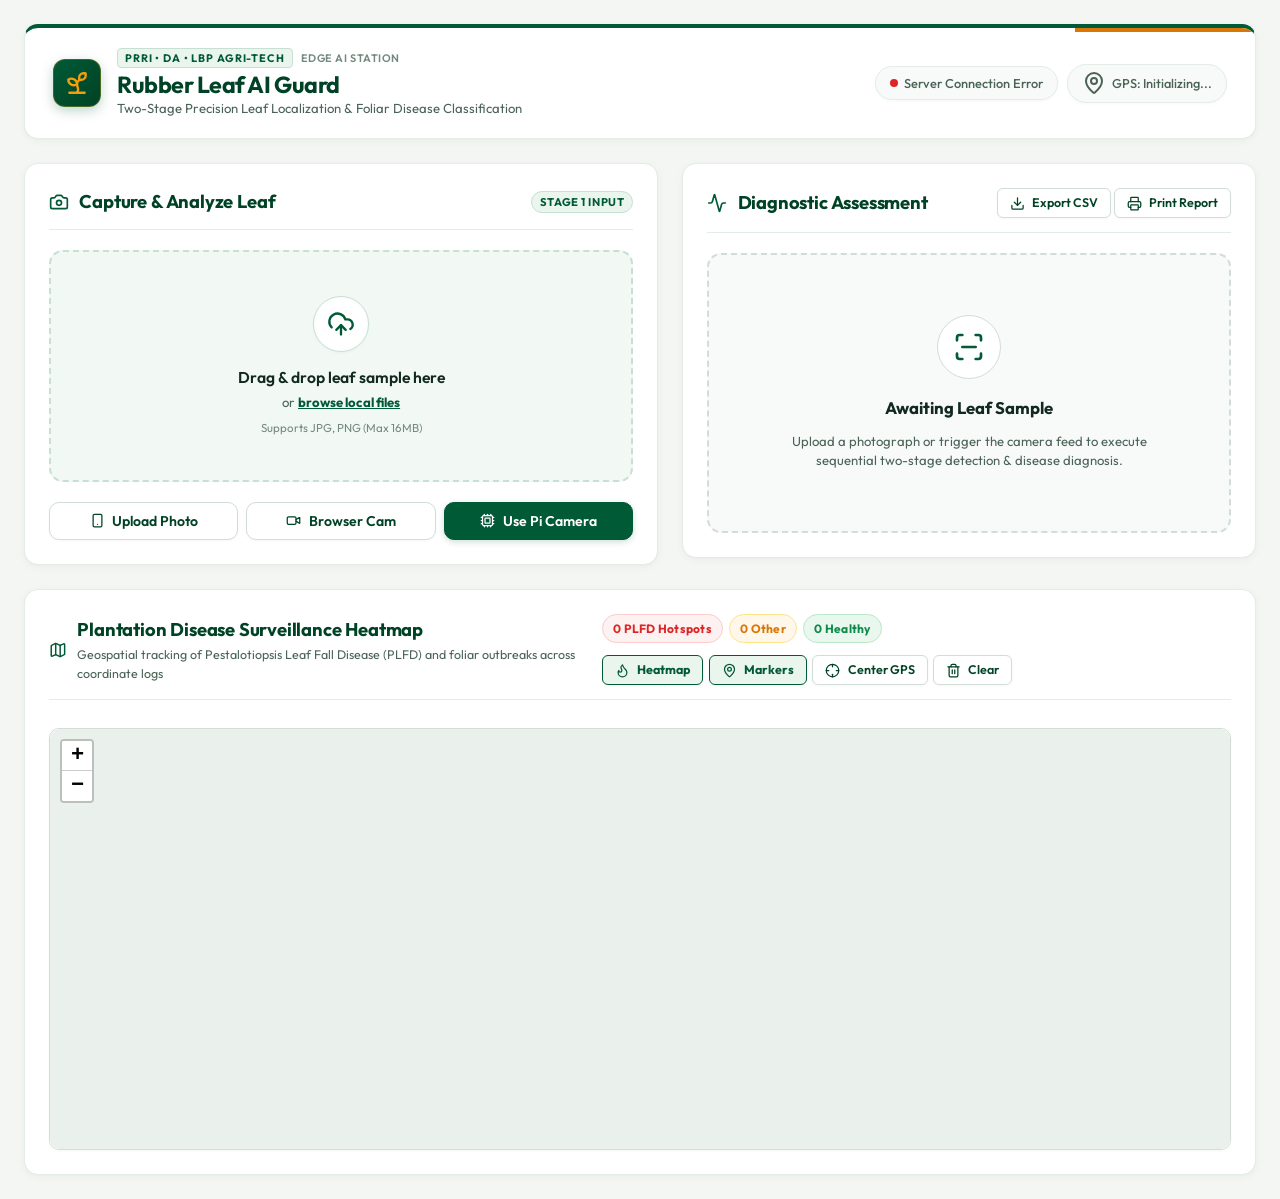
==== commit f69de394: "refactor(ui): minimalist Landbank of the Philippines institutional design system" ====
--- a/raspi_deploy/templates/index.html
+++ b/raspi_deploy/templates/index.html
@@ -3,7 +3,7 @@
 <head>
     <meta charset="UTF-8">
     <meta name="viewport" content="width=device-width, initial-scale=1.0">
-    <title>🌿 2-Stage Rubber Leaf Disease Detector & Classifier</title>
+    <title>🌿 Rubber Leaf AI Guard &mdash; Agricultural Precision Surveillance</title>
     <!-- Local Fonts -->
     <link rel="stylesheet" href="/static/fonts/fonts.css">
     <!-- Local Lucide Icons -->
@@ -14,122 +14,135 @@
 </head>
 <body>
     <div class="app-container">
-        <!-- Header -->
+        <!-- Landbank-Themed Executive Header -->
         <header class="header">
             <div class="logo-area">
-                <div class="logo-icon">🌿</div>
-                <div>
+                <div class="logo-badge" title="Landbank-Inspired Precision Agriculture">
+                    <i data-lucide="sprout"></i>
+                </div>
+                <div class="header-titles">
+                    <div class="header-eyebrow">
+                        <span class="institution-tag">PRRI &bull; DA &bull; LBP Agri-Tech</span>
+                        <span class="system-tag">Edge AI Station</span>
+                    </div>
                     <h1>Rubber Leaf AI Guard</h1>
-                    <p class="subtitle">2-Stage Leaf Bounding Box Detector & Disease Classifier (YOLOv8)</p>
+                    <p class="subtitle">Two-Stage Precision Leaf Localization &amp; Foliar Disease Classification</p>
                 </div>
             </div>
-            <div class="header-status" style="display: flex; gap: 0.6rem; align-items: center; flex-wrap: wrap;">
-                <div style="display: flex; align-items: center; gap: 0.35rem;">
+            <div class="header-status-group">
+                <div class="status-chip" id="model-status-chip">
                     <span class="status-indicator" id="system-status-indicator"></span>
                     <span id="system-status-text">Checking model weights...</span>
                 </div>
-                <span style="color: rgba(255,255,255,0.2);">|</span>
-                <div id="gps-status-pill" style="display: inline-flex; align-items: center; gap: 0.35rem; font-size: 0.78rem; padding: 3px 8px; border-radius: 6px; background: rgba(255,255,255,0.04); border: 1px solid rgba(255,255,255,0.08); color: var(--text-secondary);">
-                    <i data-lucide="map-pin" id="gps-status-icon" style="width: 14px; height: 14px; color: #f59e0b;"></i>
+                <div class="status-chip" id="gps-status-pill">
+                    <i data-lucide="map-pin" id="gps-status-icon"></i>
                     <span id="gps-status-text">GPS: Initializing...</span>
                 </div>
             </div>
         </header>
 
-        <!-- Main Dashboard -->
+        <!-- Main Dashboard 2-Column Grid -->
         <main class="dashboard-grid">
             
-            <!-- Left Card: Upload & Detection Overlay -->
-            <section class="card glass upload-section">
+            <!-- Left Card: Image Input & Live Viewfinder -->
+            <section class="card upload-section">
                 <div class="card-header">
-                    <i data-lucide="upload-cloud" class="icon-accent"></i>
-                    <h2>Analyze Leaf Image</h2>
+                    <div class="card-header-title">
+                        <i data-lucide="camera" class="icon-accent"></i>
+                        <h2>Capture &amp; Analyze Leaf</h2>
+                    </div>
+                    <span class="card-header-badge">Stage 1 Input</span>
                 </div>
                 
                 <!-- Drag and drop zone -->
                 <div class="dropzone" id="dropzone">
                     <input type="file" id="fileInput" accept="image/*" style="display: none;">
                     <div class="dropzone-content">
-                        <i data-lucide="image" class="dropzone-icon"></i>
-                        <p class="primary-text">Drag & drop your leaf image here</p>
-                        <p class="secondary-text">or <span class="browse-btn">browse files</span></p>
+                        <div class="dropzone-icon-wrap">
+                            <i data-lucide="upload-cloud" class="dropzone-icon"></i>
+                        </div>
+                        <p class="primary-text">Drag &amp; drop leaf sample here</p>
+                        <p class="secondary-text">or <span class="browse-btn">browse local files</span></p>
                         <p class="file-limits">Supports JPG, PNG (Max 16MB)</p>
                     </div>
                 </div>
 
-                <!-- Camera Action Buttons -->
-                <div class="camera-actions-panel" id="cameraActionsPanel" style="display: flex; gap: 0.5rem; flex-wrap: wrap; justify-content: center; margin-top: 1rem; width: 100%;">
-                    <label class="btn btn-primary" for="cameraInput" style="cursor: pointer; margin: 0; display: inline-flex; align-items: center; justify-content: center; flex: 1; min-width: 130px;">
-                        <i data-lucide="camera" style="margin-right: 0.5rem;"></i> Take Photo
+                <!-- Camera Action Toolbar -->
+                <div class="camera-actions-panel" id="cameraActionsPanel">
+                    <label class="btn btn-secondary" for="cameraInput">
+                        <i data-lucide="smartphone"></i>
+                        <span>Upload Photo</span>
                     </label>
                     <input type="file" id="cameraInput" accept="image/*" capture="environment" style="display: none;">
                     
-                    <button type="button" class="btn btn-secondary" id="startCameraBtn" style="margin: 0; display: inline-flex; align-items: center; justify-content: center; flex: 1; min-width: 130px;">
-                        <i data-lucide="video" style="margin-right: 0.5rem;"></i> Use Live Video
+                    <button type="button" class="btn btn-secondary" id="startCameraBtn">
+                        <i data-lucide="video"></i>
+                        <span>Browser Cam</span>
                     </button>
                     
-                    <button type="button" class="btn btn-secondary" id="startPiCameraBtn" style="margin: 0; display: inline-flex; align-items: center; justify-content: center; flex: 1; min-width: 130px; border-color: var(--accent-color);">
-                        <i data-lucide="cpu" style="margin-right: 0.5rem; color: var(--accent-color);"></i> Use Pi Camera
+                    <button type="button" class="btn btn-primary" id="startPiCameraBtn">
+                        <i data-lucide="cpu"></i>
+                        <span>Use Pi Camera</span>
                     </button>
                 </div>
 
                 <!-- Raspberry Pi Physical Camera Feed -->
-                <div class="camera-container hidden" id="piCameraContainer" style="margin-top: 1rem;">
-                    <div class="video-wrapper" id="piVideoWrapper" style="position: relative; overflow: hidden; border-radius: 8px; border: 1px solid rgba(255, 255, 255, 0.1);">
-                        <img id="piCameraStream" src="" alt="Pi Camera Stream" style="width: 100%; max-height: 600px; display: block; background: #000; min-height: 360px; object-fit: contain;">
-                        <canvas id="piVideoCanvas" style="position: absolute; top: 0; left: 0; pointer-events: none; width: 100%; height: 100%; z-index: 10;"></canvas>
+                <div class="camera-container hidden" id="piCameraContainer">
+                    <div class="video-wrapper" id="piVideoWrapper">
+                        <img id="piCameraStream" src="" alt="Pi Camera Stream">
+                        <canvas id="piVideoCanvas"></canvas>
                         <!-- Floating HUD Overlay -->
-                        <div id="piCameraHud" style="position: absolute; top: 10px; right: 10px; background: rgba(15, 23, 42, 0.75); border: 1px solid rgba(255,255,255,0.1); border-radius: 6px; padding: 4px 8px; font-family: monospace; font-size: 0.75rem; color: #10b981; z-index: 20; display: flex; align-items: center; gap: 0.35rem; font-weight: bold;">
-                            <span class="animate-pulse" style="width: 6px; height: 6px; background: #10b981; border-radius: 50%;"></span>
-                            <span>LIVE</span>
-                            <span style="color: rgba(255,255,255,0.4);">|</span>
+                        <div id="piCameraHud" class="stream-hud">
+                            <span class="hud-live-dot animate-pulse"></span>
+                            <span class="hud-live-text">LIVE</span>
+                            <span class="hud-divider">|</span>
                             <span id="piCameraFpsText">-- FPS</span>
                         </div>
                     </div>
-                    <div class="camera-controls" style="margin-top: 0.75rem; display: flex; gap: 0.5rem; justify-content: center; flex-wrap: wrap;">
+                    <div class="camera-controls">
                         <button type="button" class="btn btn-secondary" id="togglePiFullscreenBtn">
-                            <i data-lucide="maximize" style="margin-right: 0.5rem;"></i> Fullscreen
+                            <i data-lucide="maximize"></i> Fullscreen
                         </button>
                         <button type="button" class="btn btn-secondary" id="togglePiAutoDetectBtn">
-                            <i data-lucide="play" style="margin-right: 0.5rem;"></i> Start Auto-Detect
+                            <i data-lucide="play"></i> Auto-Detect
                         </button>
                         <button type="button" class="btn btn-primary" id="capturePiBtn">
-                            <i data-lucide="aperture" style="margin-right: 0.5rem;"></i> Capture from Pi
-                        </button>
-                        <button type="button" class="btn btn-secondary" id="stopPiCameraBtn">
-                            Close Pi Feed
+                            <i data-lucide="aperture"></i> Capture Sample
+                        </button>
+                        <button type="button" class="btn btn-outline-danger" id="stopPiCameraBtn">
+                            Close Feed
                         </button>
                     </div>
                     
                     <!-- Sensitivity Slider Bar -->
-                    <div class="stream-settings-bar" style="margin-top: 0.75rem; display: flex; align-items: center; justify-content: space-between; background: rgba(255,255,255,0.03); border: 1px solid rgba(255,255,255,0.07); border-radius: 8px; padding: 0.5rem 0.85rem; flex-wrap: wrap; gap: 0.75rem; font-size: 0.8rem;">
-                        <div style="display: flex; align-items: center; gap: 0.5rem; flex: 1; min-width: 220px;">
-                            <i data-lucide="sliders" style="width: 16px; height: 16px; color: var(--accent-color);"></i>
-                            <label for="confThreshold" style="white-space: nowrap; color: var(--text-secondary);">Leaf Sensitivity:</label>
-                            <input type="range" id="confThreshold" min="0.05" max="0.75" step="0.05" value="0.15" style="flex: 1; accent-color: var(--accent-color); cursor: pointer;">
-                            <span id="confVal" style="font-family: monospace; font-weight: bold; color: var(--accent-color); min-width: 38px;">0.15</span>
-                        </div>
-                    </div>
-                </div>
-
-                <!-- Live Camera Feed -->
+                    <div class="stream-settings-bar">
+                        <div class="slider-group">
+                            <i data-lucide="sliders" class="slider-icon"></i>
+                            <label for="confThreshold">Detection Sensitivity:</label>
+                            <input type="range" id="confThreshold" min="0.05" max="0.75" step="0.05" value="0.15" class="slider-input">
+                            <span id="confVal" class="slider-value-pill">0.15</span>
+                        </div>
+                    </div>
+                </div>
+
+                <!-- WebRTC Browser Camera Feed -->
                 <div class="camera-container hidden" id="cameraContainer">
                     <div id="cameraErrorMsg" class="camera-error hidden"></div>
-                    <div class="video-wrapper" id="videoWrapper" style="position: relative;">
+                    <div class="video-wrapper" id="videoWrapper">
                         <video id="videoFeed" autoplay playsinline></video>
-                        <canvas id="videoCanvas" style="position: absolute; top: 0; left: 0; pointer-events: none; width: 100%; height: 100%; z-index: 10;"></canvas>
+                        <canvas id="videoCanvas"></canvas>
                     </div>
                     <div class="camera-controls">
                         <button type="button" class="btn btn-secondary" id="toggleFullscreenBtn">
                             <i data-lucide="maximize"></i> Fullscreen
                         </button>
                         <button type="button" class="btn btn-secondary" id="toggleLiveDetectBtn">
-                            <i data-lucide="play"></i> Start Auto-Detect
+                            <i data-lucide="play"></i> Auto-Detect
                         </button>
                         <button type="button" class="btn btn-primary" id="captureBtn">
                             <i data-lucide="aperture"></i> Capture Leaf
                         </button>
-                        <button type="button" class="btn btn-secondary" id="stopCameraBtn">
+                        <button type="button" class="btn btn-outline-danger" id="stopCameraBtn">
                             Cancel
                         </button>
                     </div>
@@ -138,86 +151,87 @@
                 <!-- Live Preview & Bounding Box Canvas -->
                 <div class="preview-container hidden" id="previewContainer">
                     <div class="image-overlay-wrapper">
-                        <img id="imagePreview" src="" alt="Original Leaf" style="display: block;">
-                        <canvas id="bboxCanvas" style="position: absolute; top: 0; left: 0; pointer-events: none;"></canvas>
+                        <img id="imagePreview" src="" alt="Analyzed Leaf Sample">
+                        <canvas id="bboxCanvas"></canvas>
                     </div>
                     <button class="btn btn-secondary remove-btn" id="removeBtn">
-                        <i data-lucide="trash-2"></i> Remove image
+                        <i data-lucide="trash-2"></i> Retake / Clear Image
                     </button>
                 </div>
             </section>
 
-            <!-- Right Card: Inference & Crops Results -->
-            <section class="card glass results-section">
-                <div class="card-header" style="display: flex; justify-content: space-between; align-items: center; width: 100%; flex-wrap: wrap; gap: 0.5rem;">
-                    <div style="display: flex; align-items: center; gap: 0.5rem;">
+            <!-- Right Card: Inference Results & Diagnostic Report -->
+            <section class="card results-section">
+                <div class="card-header">
+                    <div class="card-header-title">
                         <i data-lucide="activity" class="icon-accent"></i>
-                        <h2>Analysis Report</h2>
-                    </div>
-                    <div class="report-actions-bar" style="display: flex; gap: 0.5rem;">
-                        <button type="button" class="btn btn-secondary" id="exportCsvBtn" title="Export session history to CSV" style="padding: 0.35rem 0.65rem; font-size: 0.75rem; display: inline-flex; align-items: center; gap: 0.25rem; margin: 0; background: rgba(255,255,255,0.05); border: 1px solid rgba(255,255,255,0.1); border-radius: 6px; cursor: pointer;">
-                            <i data-lucide="download" style="width: 14px; height: 14px;"></i> Export CSV
-                        </button>
-                        <button type="button" class="btn btn-secondary" id="printReportBtn" title="Print current report" style="padding: 0.35rem 0.65rem; font-size: 0.75rem; display: inline-flex; align-items: center; gap: 0.25rem; margin: 0; background: rgba(255,255,255,0.05); border: 1px solid rgba(255,255,255,0.1); border-radius: 6px; cursor: pointer;">
-                            <i data-lucide="printer" style="width: 14px; height: 14px;"></i> Print
+                        <h2>Diagnostic Assessment</h2>
+                    </div>
+                    <div class="report-actions-bar">
+                        <button type="button" class="btn btn-secondary btn-sm" id="exportCsvBtn" title="Export session history to CSV">
+                            <i data-lucide="download"></i> Export CSV
+                        </button>
+                        <button type="button" class="btn btn-secondary btn-sm" id="printReportBtn" title="Print formal diagnostic audit report">
+                            <i data-lucide="printer"></i> Print Report
                         </button>
                     </div>
                 </div>
                 
                 <div class="results-placeholder" id="resultsPlaceholder">
-                    <i data-lucide="scan-line" class="placeholder-icon animate-pulse"></i>
-                    <p>Upload an image or start Pi camera feed to trigger sequential 2-stage NPU inference.</p>
+                    <div class="placeholder-icon-wrap">
+                        <i data-lucide="scan-line" class="placeholder-icon animate-pulse"></i>
+                    </div>
+                    <h3>Awaiting Leaf Sample</h3>
+                    <p>Upload a photograph or trigger the camera feed to execute sequential two-stage detection &amp; disease diagnosis.</p>
                 </div>
 
                 <div class="results-content hidden" id="resultsContent">
                     <!-- Dynamic Summary Banner -->
                     <div class="diagnosis-summary-banner" id="diagnosisSummaryBanner">
                         <div class="summary-details">
-                            <span class="label">Detection Summary</span>
-                            <span class="value" id="summaryTotalText">0 Leaves Detected</span>
+                            <span class="label">Surveillance Summary</span>
+                            <span class="value" id="summaryTotalText">0 Leaves Classified</span>
                         </div>
                         <div class="summary-stats-badges" id="summaryStatsBadges">
                             <!-- Populated by JS -->
                         </div>
                     </div>
 
-                    <!-- Real-Time Hardware Performance Telemetry -->
-                    <div class="telemetry-banner" id="telemetryBanner" style="display: flex; gap: 0.75rem; margin-top: 0.75rem; padding: 0.75rem 1rem; border-radius: 8px; background: rgba(255,255,255,0.03); border: 1px solid rgba(255,255,255,0.05); font-size: 0.8rem; flex-wrap: wrap;">
-                        <div style="display: flex; align-items: center; gap: 0.25rem; color: var(--accent-color); font-weight: 600; width: 100%; margin-bottom: 0.25rem;">
-                            <i data-lucide="gauge" style="width: 14px; height: 14px; color: var(--accent-color);"></i>
-                            <span style="color: var(--accent-color); font-weight: 600;">Edge Telemetry (Hailo-8L NPU)</span>
-                        </div>
-                        <div class="telemetry-item" style="flex: 1; min-width: 80px;">
-                            <span style="color: var(--text-secondary); display: block; font-size: 0.7rem; text-transform: uppercase; letter-spacing: 0.5px;">Stage 1 (Detect)</span>
-                            <strong id="telemetryDetText" style="color: var(--text-primary); font-size: 0.9rem;">-- ms</strong>
-                        </div>
-                        <div class="telemetry-item" style="flex: 1; min-width: 80px; border-left: 1px solid rgba(255,255,255,0.08); padding-left: 0.75rem;">
-                            <span style="color: var(--text-secondary); display: block; font-size: 0.7rem; text-transform: uppercase; letter-spacing: 0.5px;">Stage 2 (Classify)</span>
-                            <strong id="telemetryClsText" style="color: var(--text-primary); font-size: 0.9rem;">-- ms</strong>
-                        </div>
-                        <div class="telemetry-item" style="flex: 1; min-width: 80px; border-left: 1px solid rgba(255,255,255,0.08); padding-left: 0.75rem;">
-                            <span style="color: var(--text-secondary); display: block; font-size: 0.7rem; text-transform: uppercase; letter-spacing: 0.5px;">Total Latency</span>
-                            <strong id="telemetryTotalText" style="color: var(--healthy-color); font-size: 0.9rem;">-- ms</strong>
-                        </div>
-                        <div class="telemetry-item" style="flex: 1; min-width: 80px; border-left: 1px solid rgba(255,255,255,0.08); padding-left: 0.75rem;">
-                            <span style="color: var(--text-secondary); display: block; font-size: 0.7rem; text-transform: uppercase; letter-spacing: 0.5px;">Stream Rate</span>
-                            <strong id="telemetryFpsText" style="color: #38bdf8; font-size: 0.9rem;">-- FPS</strong>
+                    <!-- Edge Hardware Latency Telemetry Grid -->
+                    <div class="telemetry-grid" id="telemetryBanner">
+                        <div class="telemetry-card">
+                            <span class="telemetry-label">Stage 1 (Detect)</span>
+                            <strong class="telemetry-value" id="telemetryDetText">-- ms</strong>
+                        </div>
+                        <div class="telemetry-card">
+                            <span class="telemetry-label">Stage 2 (Classify)</span>
+                            <strong class="telemetry-value" id="telemetryClsText">-- ms</strong>
+                        </div>
+                        <div class="telemetry-card highlight">
+                            <span class="telemetry-label">Total Latency</span>
+                            <strong class="telemetry-value" id="telemetryTotalText">-- ms</strong>
+                        </div>
+                        <div class="telemetry-card">
+                            <span class="telemetry-label">FPS Throughput</span>
+                            <strong class="telemetry-value" id="telemetryFpsText">-- FPS</strong>
                         </div>
                     </div>
 
                     <!-- Geotagging & Field Location Banner -->
-                    <div class="location-banner hidden" id="reportLocationBanner" style="display: flex; gap: 0.75rem; margin-top: 0.75rem; padding: 0.65rem 1rem; border-radius: 8px; background: rgba(56, 189, 248, 0.06); border: 1px solid rgba(56, 189, 248, 0.2); font-size: 0.8rem; align-items: center; justify-content: space-between; flex-wrap: wrap;">
-                        <div style="display: flex; align-items: center; gap: 0.5rem;">
-                            <i data-lucide="map-pin" style="width: 16px; height: 16px; color: #38bdf8;"></i>
+                    <div class="location-banner hidden" id="reportLocationBanner">
+                        <div class="location-info">
+                            <i data-lucide="map-pin" class="location-icon"></i>
                             <div>
-                                <span style="color: var(--text-secondary); font-size: 0.7rem; display: block; text-transform: uppercase; letter-spacing: 0.5px;">Field Coordinates</span>
-                                <strong id="reportLocationCoords" style="color: #f8fafc; font-family: monospace; font-size: 0.85rem;">--</strong>
-                                <span id="reportLocationSource" style="font-size: 0.7rem; color: #38bdf8; margin-left: 0.4rem; background: rgba(56, 189, 248, 0.15); padding: 1px 6px; border-radius: 4px;"></span>
+                                <span class="location-label">Geospatial Coordinates</span>
+                                <div class="location-coords-row">
+                                    <strong id="reportLocationCoords">--</strong>
+                                    <span id="reportLocationSource" class="location-source-badge"></span>
+                                </div>
                             </div>
                         </div>
-                        <a id="reportLocationMapLink" href="#" target="_blank" rel="noopener noreferrer" style="display: inline-flex; align-items: center; gap: 0.35rem; color: #38bdf8; font-size: 0.78rem; text-decoration: none; font-weight: 500; background: rgba(56, 189, 248, 0.1); padding: 0.35rem 0.65rem; border-radius: 6px; border: 1px solid rgba(56, 189, 248, 0.25); transition: all 0.2s ease;">
-                            <span>View on Maps</span>
-                            <i data-lucide="external-link" style="width: 12px; height: 12px;"></i>
+                        <a id="reportLocationMapLink" href="#" target="_blank" rel="noopener noreferrer" class="btn btn-secondary btn-sm">
+                            <span>Open In Maps</span>
+                            <i data-lucide="external-link"></i>
                         </a>
                     </div>
 
@@ -230,50 +244,48 @@
         </main>
 
         <!-- Plantation Geospatial Heatmap Card -->
-        <section class="card glass map-section" style="margin-top: 1.5rem; width: 100%;">
-            <div class="card-header" style="display: flex; justify-content: space-between; align-items: center; width: 100%; flex-wrap: wrap; gap: 0.75rem;">
-                <div style="display: flex; align-items: center; gap: 0.5rem;">
-                    <i data-lucide="map" class="icon-accent" style="color: #38bdf8;"></i>
+        <section class="card map-section">
+            <div class="card-header">
+                <div class="card-header-title">
+                    <i data-lucide="map" class="icon-accent"></i>
                     <div>
-                        <h2 style="font-size: 1.15rem; margin: 0;">Plantation Disease Surveillance & Hotspot Heatmap</h2>
-                        <p style="color: var(--text-secondary); font-size: 0.75rem; margin: 0.2rem 0 0 0;">
-                            Real-time geospatial tracking of Pestalotiopsis Leaf Fall Disease (PLFD) & foliar infections across plantation coordinates
+                        <h2>Plantation Disease Surveillance Heatmap</h2>
+                        <p class="section-subtext">
+                            Geospatial tracking of Pestalotiopsis Leaf Fall Disease (PLFD) and foliar outbreaks across coordinate logs
                         </p>
                     </div>
                 </div>
                 
                 <!-- Map Layer Controls & Quick Stats -->
-                <div class="map-controls-bar" style="display: flex; gap: 0.5rem; align-items: center; flex-wrap: wrap;">
-                    <div class="map-stat-badges" style="display: flex; gap: 0.35rem;">
+                <div class="map-controls-bar">
+                    <div class="map-stat-badges">
                         <span class="badge plfd" id="mapStatPlfd">0 PLFD Hotspots</span>
-                        <span class="badge warning" id="mapStatOther" style="background-color: #f59e0b; color: #1e293b;">0 Other</span>
+                        <span class="badge warning" id="mapStatOther">0 Other</span>
                         <span class="badge healthy" id="mapStatHealthy">0 Healthy</span>
                     </div>
                     
-                    <div style="display: flex; gap: 0.35rem;">
-                        <button type="button" class="btn btn-secondary active" id="toggleHeatmapBtn" style="padding: 0.35rem 0.65rem; font-size: 0.75rem; display: inline-flex; align-items: center; gap: 0.25rem; background: rgba(239, 68, 68, 0.15); border-color: rgba(239, 68, 68, 0.4);">
-                            <i data-lucide="flame" style="width: 14px; height: 14px; color: #ef4444;"></i> Heatmap
-                        </button>
-                        <button type="button" class="btn btn-secondary active" id="togglePinsBtn" style="padding: 0.35rem 0.65rem; font-size: 0.75rem; display: inline-flex; align-items: center; gap: 0.25rem; background: rgba(56, 189, 248, 0.15); border-color: rgba(56, 189, 248, 0.4);">
-                            <i data-lucide="map-pin" style="width: 14px; height: 14px; color: #38bdf8;"></i> Pins
-                        </button>
-                        <button type="button" class="btn btn-secondary" id="recenterMapBtn" title="Center on Current GPS" style="padding: 0.35rem 0.65rem; font-size: 0.75rem; display: inline-flex; align-items: center; gap: 0.25rem;">
-                            <i data-lucide="crosshair" style="width: 14px; height: 14px;"></i> Center GPS
-                        </button>
-                        <button type="button" class="btn btn-secondary" id="clearMapBtn" title="Clear Map Markers" style="padding: 0.35rem 0.65rem; font-size: 0.75rem; display: inline-flex; align-items: center; gap: 0.25rem;">
-                            <i data-lucide="trash-2" style="width: 14px; height: 14px;"></i> Clear
+                    <div class="map-action-buttons">
+                        <button type="button" class="btn btn-secondary btn-sm active" id="toggleHeatmapBtn">
+                            <i data-lucide="flame"></i> Heatmap
+                        </button>
+                        <button type="button" class="btn btn-secondary btn-sm active" id="togglePinsBtn">
+                            <i data-lucide="map-pin"></i> Markers
+                        </button>
+                        <button type="button" class="btn btn-secondary btn-sm" id="recenterMapBtn" title="Center on Current GPS">
+                            <i data-lucide="crosshair"></i> Center GPS
+                        </button>
+                        <button type="button" class="btn btn-secondary btn-sm" id="clearMapBtn" title="Clear Map Markers">
+                            <i data-lucide="trash-2"></i> Clear
                         </button>
                     </div>
                 </div>
             </div>
             
-            <div style="position: relative; width: 100%; border-radius: 8px; overflow: hidden; border: 1px solid rgba(255, 255, 255, 0.08); margin-top: 0.75rem;">
-                <div id="plantationMap" style="width: 100%; height: 420px; background: #0f172a; border-radius: 8px; z-index: 1;"></div>
-                
-                <!-- Offline Fallback Banner on Map -->
-                <div id="mapOfflineNotice" style="position: absolute; bottom: 8px; left: 8px; z-index: 999; background: rgba(15, 23, 42, 0.85); backdrop-filter: blur(4px); border: 1px solid rgba(255,255,255,0.1); border-radius: 6px; padding: 4px 8px; font-size: 0.7rem; color: var(--text-secondary); display: flex; align-items: center; gap: 0.35rem;">
-                    <i data-lucide="satellite" style="width: 12px; height: 12px; color: #38bdf8;"></i>
-                    <span>Offline Vector Grid (Tiles stream when online)</span>
+            <div class="map-wrapper">
+                <div id="plantationMap"></div>
+                <div id="mapOfflineNotice" class="map-offline-notice">
+                    <i data-lucide="satellite"></i>
+                    <span>Offline Vector Grid (Tiles load when network is connected)</span>
                 </div>
             </div>
         </section>
--- a/static/style.css
+++ b/static/style.css
@@ -1,37 +1,96 @@
-/* Style definitions for the Rubber Leaf AI Guard Dashboard */
+/* ==========================================================================
+   Rubber Leaf AI Guard &mdash; Land Bank of the Philippines Minimalist Theme
+   Precision Edge AI Foliar Surveillance & Diagnostic Dashboard
+   ========================================================================== */
 
 :root {
-    --bg-gradient: linear-gradient(135deg, #0f172a 0%, #1e1b4b 100%);
-    --card-bg: rgba(30, 41, 59, 0.45);
-    --card-border: rgba(255, 255, 255, 0.08);
-    --text-primary: #f8fafc;
-    --text-secondary: #94a3b8;
-    --accent-color: #6366f1;
-    --accent-hover: #4f46e5;
+    /* ── Land Bank of the Philippines (LANDBANK) Signature Palette ── */
+    --lbp-green-dark: #004225;        /* Deep Heritage Forest Green */
+    --lbp-green: #005a36;             /* Official Landbank Emerald Green */
+    --lbp-green-hover: #00482b;       /* Darker Forest Green for Hover */
+    --lbp-green-light: #0d7a4d;       /* Vibrant Foliage Green */
+    --lbp-green-tint: #eaf5ee;        /* Soft Sage Green Tint for Chips & Active States */
+    --lbp-green-subtle: #f2f8f4;      /* Ultra-subtle Canvas Green */
+    --lbp-green-border: #c8dfd4;      /* Crisp Structural Green Border */
     
-    --healthy-color: #10b981;
-    --diseased-color: #ef4444;
-    --plfd-color: #f59e0b;
-    --glow-healthy: 0 0 15px rgba(16, 185, 129, 0.25);
-    --glow-diseased: 0 0 15px rgba(239, 68, 68, 0.25);
+    /* Landbank Harvest Gold Accents */
+    --lbp-gold: #d97706;              /* Landbank Golden Amber */
+    --lbp-gold-bright: #f59e0b;       /* Bright Sun Gold */
+    --lbp-gold-tint: #fef8eb;         /* Soft Gold Tint */
+    --lbp-gold-border: #fde68a;       /* Soft Gold Border */
+
+    /* ── Minimalist Neutrals & Surfaces ── */
+    --bg-page: #f4f6f4;               /* Clean Minimalist Neutral Background */
+    --surface-card: #ffffff;          /* Pristine White Cards */
+    --surface-subtle: #f8faf9;        /* Subtle Surface Elevation */
+    --surface-contrast: #0f241b;      /* High-Contrast Deep Forest Surface */
+    
+    --border-light: #e3ece6;          /* Clean Minimal Border */
+    --border-medium: #d1ddd6;         /* Slightly Stronger Border */
+    --border-dark: #a9beaf;
+    
+    /* ── Typography & Legibility ── */
+    --text-primary: #122920;          /* Deep Forest Charcoal */
+    --text-secondary: #4b6357;        /* Muted Forest Sage */
+    --text-muted: #738a7f;            /* Secondary Caption Text */
+    --text-inverse: #ffffff;
+    
+    /* ── Semantic Diagnostic Status Colors ── */
+    --status-healthy: #0e8a4a;        /* Healthy Rubber Leaf Green */
+    --status-healthy-bg: #eaf7ee;
+    --status-healthy-border: #bce7c7;
+    
+    --status-plfd: #dc2626;           /* PLFD Fungal Infection Alert Crimson */
+    --status-plfd-bg: #fdf2f2;
+    --status-plfd-border: #fecaca;
+    
+    --status-other: #d97706;          /* Other Foliar Lesions Amber */
+    --status-other-bg: #fef7ea;
+    --status-other-border: #fde68a;
+
+    --status-ignored: #64748b;        /* Background Non-Rubber Leaf */
+    --status-ignored-bg: #f1f5f9;
+    --status-ignored-border: #cbd5e1;
+
+    /* Legacy mapping aliases */
+    --accent-color: var(--lbp-green);
+    --accent-hover: var(--lbp-green-hover);
+    --healthy-color: var(--status-healthy);
+    --diseased-color: var(--status-plfd);
+    --plfd-color: var(--status-other);
+    
+    /* ── Shadows & Radii ── */
+    --shadow-sm: 0 1px 3px rgba(0, 45, 25, 0.04);
+    --shadow-card: 0 2px 10px rgba(0, 45, 25, 0.04), 0 1px 2px rgba(0, 0, 0, 0.02);
+    --shadow-hover: 0 8px 24px rgba(0, 45, 25, 0.08);
+    --shadow-modal: 0 20px 40px rgba(0, 30, 15, 0.16);
+
+    --radius-sm: 6px;
+    --radius-md: 10px;
+    --radius-lg: 14px;
+    --radius-xl: 18px;
+    --radius-full: 9999px;
     
     --font-sans: 'Outfit', -apple-system, BlinkMacSystemFont, "Segoe UI", Roboto, sans-serif;
-    --font-mono: 'Space Grotesk', monospace;
-}
-
-* {
+    --font-mono: 'Space Grotesk', ui-monospace, SFMono-Regular, monospace;
+}
+
+/* Base reset */
+*, *::before, *::after {
     box-sizing: border-box;
     margin: 0;
     padding: 0;
 }
 
 body {
-    background: var(--bg-gradient);
+    background-color: var(--bg-page);
     color: var(--text-primary);
     font-family: var(--font-sans);
     min-height: 100vh;
     padding: 1.5rem;
     overflow-x: hidden;
+    line-height: 1.5;
+    -webkit-font-smoothing: antialiased;
 }
 
 .app-container {
@@ -42,18 +101,31 @@
     gap: 1.5rem;
 }
 
-/* Header styling */
+/* ==========================================================================
+   Header & Institutional Branding
+   ========================================================================== */
 .header {
     display: flex;
     justify-content: space-between;
     align-items: center;
-    padding: 1.5rem 2rem;
-    background: rgba(15, 23, 42, 0.6);
-    border: 1px solid var(--card-border);
-    backdrop-filter: blur(16px);
-    -webkit-backdrop-filter: blur(16px);
-    border-radius: 16px;
-    box-shadow: 0 10px 30px rgba(0, 0, 0, 0.2);
+    padding: 1.25rem 1.75rem;
+    background: var(--surface-card);
+    border: 1px solid var(--border-light);
+    border-top: 4px solid var(--lbp-green);
+    border-radius: var(--radius-lg);
+    box-shadow: var(--shadow-card);
+    position: relative;
+    overflow: hidden;
+}
+
+.header::after {
+    content: "";
+    position: absolute;
+    top: 0;
+    right: 0;
+    width: 180px;
+    height: 4px;
+    background: var(--lbp-gold);
 }
 
 .logo-area {
@@ -62,820 +134,490 @@
     gap: 1rem;
 }
 
-.logo-icon {
-    font-size: 2.5rem;
-    filter: drop-shadow(0 0 8px rgba(16, 185, 129, 0.4));
+.logo-badge {
+    width: 48px;
+    height: 48px;
+    border-radius: 12px;
+    background: linear-gradient(135deg, var(--lbp-green) 0%, var(--lbp-green-dark) 100%);
+    color: var(--lbp-gold-bright);
+    display: flex;
+    align-items: center;
+    justify-content: center;
+    box-shadow: 0 4px 12px rgba(0, 90, 54, 0.25);
+    border: 1px solid rgba(245, 158, 11, 0.3);
+}
+
+.logo-badge svg {
+    width: 26px;
+    height: 26px;
+    stroke-width: 2.2;
+}
+
+.header-titles {
+    display: flex;
+    flex-direction: column;
+}
+
+.header-eyebrow {
+    display: flex;
+    align-items: center;
+    gap: 0.5rem;
+    margin-bottom: 0.15rem;
+}
+
+.institution-tag {
+    font-size: 0.68rem;
+    font-weight: 700;
+    text-transform: uppercase;
+    letter-spacing: 0.08em;
+    color: var(--lbp-green);
+    background: var(--lbp-green-tint);
+    padding: 1px 7px;
+    border-radius: 4px;
+    border: 1px solid var(--lbp-green-border);
+}
+
+.system-tag {
+    font-size: 0.68rem;
+    font-weight: 600;
+    text-transform: uppercase;
+    letter-spacing: 0.05em;
+    color: var(--text-muted);
 }
 
 .header h1 {
-    font-size: 1.5rem;
-    font-weight: 700;
-    letter-spacing: -0.025em;
-    background: linear-gradient(90deg, #38bdf8, #818cf8);
-    -webkit-background-clip: text;
-    -webkit-text-fill-color: transparent;
+    font-size: 1.45rem;
+    font-weight: 700;
+    color: var(--lbp-green-dark);
+    letter-spacing: -0.02em;
+    line-height: 1.2;
 }
 
 .header .subtitle {
-    font-size: 0.85rem;
+    font-size: 0.82rem;
     color: var(--text-secondary);
-}
-
-.header-status {
-    display: flex;
-    align-items: center;
-    gap: 0.5rem;
-    font-size: 0.85rem;
-    background: rgba(30, 41, 59, 0.8);
-    padding: 0.5rem 1rem;
-    border-radius: 9999px;
-    border: 1px solid rgba(255, 255, 255, 0.05);
+    font-weight: 400;
+}
+
+.header-status-group {
+    display: flex;
+    align-items: center;
+    gap: 0.6rem;
+    flex-wrap: wrap;
+}
+
+.status-chip {
+    display: inline-flex;
+    align-items: center;
+    gap: 0.4rem;
+    font-size: 0.8rem;
+    font-weight: 500;
+    color: var(--text-secondary);
+    background: var(--surface-subtle);
+    padding: 0.4rem 0.85rem;
+    border-radius: var(--radius-full);
+    border: 1px solid var(--border-light);
+    box-shadow: var(--shadow-sm);
+}
+
+.status-chip i {
+    width: 14px;
+    height: 14px;
+    color: var(--lbp-gold);
 }
 
 .status-indicator {
     width: 8px;
     height: 8px;
     border-radius: 50%;
-    background-color: #ef4444; /* Default: Red/Disconnected */
+    background-color: var(--status-plfd);
+    transition: background-color 0.3s ease;
 }
 
 .status-indicator.ready {
-    background-color: var(--healthy-color);
-    box-shadow: 0 0 8px var(--healthy-color);
+    background-color: var(--status-healthy);
+    box-shadow: 0 0 0 3px rgba(14, 138, 74, 0.2);
 }
 
 .status-indicator.training {
-    background-color: var(--plfd-color);
-    box-shadow: 0 0 8px var(--plfd-color);
+    background-color: var(--lbp-gold);
+    box-shadow: 0 0 0 3px rgba(217, 119, 6, 0.2);
     animation: pulse 1.5s infinite;
 }
 
-/* Dashboard Grid */
+/* ==========================================================================
+   Dashboard Grid & Cards
+   ========================================================================== */
 .dashboard-grid {
     display: grid;
     grid-template-columns: 1fr;
     gap: 1.5rem;
 }
 
-/* Card Styling */
+@media (min-width: 992px) {
+    .dashboard-grid {
+        grid-template-columns: 1.05fr 0.95fr;
+        align-items: start;
+    }
+}
+
 .card {
-    border-radius: 20px;
-    border: 1px solid var(--card-border);
+    background: var(--surface-card);
+    border-radius: var(--radius-lg);
+    border: 1px solid var(--border-light);
     padding: 1.5rem;
     display: flex;
     flex-direction: column;
     gap: 1.25rem;
-    box-shadow: 0 15px 35px rgba(0, 0, 0, 0.15);
-    transition: transform 0.3s ease, box-shadow 0.3s ease;
-}
-
-.card.glass {
-    background: var(--card-bg);
-    backdrop-filter: blur(12px);
-    -webkit-backdrop-filter: blur(12px);
+    box-shadow: var(--shadow-card);
+    transition: box-shadow 0.2s ease, border-color 0.2s ease;
 }
 
 .card:hover {
-    box-shadow: 0 20px 40px rgba(0, 0, 0, 0.25);
+    box-shadow: var(--shadow-hover);
+    border-color: var(--border-medium);
 }
 
 .card-header {
     display: flex;
-    align-items: center;
-    gap: 0.75rem;
-    border-bottom: 1px solid rgba(255, 255, 255, 0.05);
-    padding-bottom: 0.75rem;
-}
-
-.card-header h2 {
-    font-size: 1.2rem;
+    justify-content: space-between;
+    align-items: center;
+    border-bottom: 1px solid var(--border-light);
+    padding-bottom: 0.85rem;
+    width: 100%;
+}
+
+.card-header-title {
+    display: flex;
+    align-items: center;
+    gap: 0.65rem;
+}
+
+.card-header-title h2 {
+    font-size: 1.15rem;
+    font-weight: 700;
+    color: var(--lbp-green-dark);
+    letter-spacing: -0.01em;
+}
+
+.card-header-badge {
+    font-size: 0.7rem;
+    font-weight: 700;
+    text-transform: uppercase;
+    letter-spacing: 0.05em;
+    background: var(--lbp-green-tint);
+    color: var(--lbp-green);
+    border: 1px solid var(--lbp-green-border);
+    padding: 2px 8px;
+    border-radius: var(--radius-full);
+}
+
+.icon-accent {
+    color: var(--lbp-green);
+    width: 20px;
+    height: 20px;
+}
+
+.section-subtext {
+    color: var(--text-secondary);
+    font-size: 0.78rem;
+    margin-top: 0.15rem;
+}
+
+/* ==========================================================================
+   Buttons & Interactive Controls
+   ========================================================================== */
+.btn {
+    display: inline-flex;
+    align-items: center;
+    justify-content: center;
+    gap: 0.45rem;
+    padding: 0.65rem 1.15rem;
+    border-radius: var(--radius-md);
+    font-family: var(--font-sans);
+    font-weight: 600;
+    font-size: 0.88rem;
+    cursor: pointer;
+    border: 1px solid transparent;
+    transition: all 0.18s cubic-bezier(0.16, 1, 0.3, 1);
+    white-space: nowrap;
+    text-decoration: none;
+    line-height: 1;
+}
+
+.btn:active {
+    transform: scale(0.98);
+}
+
+.btn-primary {
+    background: var(--lbp-green);
+    color: #ffffff;
+    border-color: var(--lbp-green);
+    box-shadow: 0 2px 6px rgba(0, 90, 54, 0.2);
+}
+
+.btn-primary:hover {
+    background: var(--lbp-green-hover);
+    border-color: var(--lbp-green-hover);
+    box-shadow: 0 4px 12px rgba(0, 90, 54, 0.3);
+}
+
+.btn-secondary {
+    background: #ffffff;
+    color: var(--lbp-green-dark);
+    border-color: var(--border-medium);
+    box-shadow: var(--shadow-sm);
+}
+
+.btn-secondary:hover {
+    background: var(--lbp-green-subtle);
+    border-color: var(--lbp-green);
+    color: var(--lbp-green);
+}
+
+.btn-secondary.active {
+    background: var(--lbp-green-tint);
+    border-color: var(--lbp-green);
+    color: var(--lbp-green);
+    font-weight: 700;
+}
+
+.btn-outline-danger {
+    background: #ffffff;
+    color: var(--status-plfd);
+    border-color: var(--status-plfd-border);
+}
+
+.btn-outline-danger:hover {
+    background: var(--status-plfd-bg);
+    border-color: var(--status-plfd);
+}
+
+.btn-sm {
+    padding: 0.4rem 0.75rem;
+    font-size: 0.78rem;
+    border-radius: var(--radius-sm);
+}
+
+.btn svg {
+    width: 15px;
+    height: 15px;
+}
+
+/* ==========================================================================
+   Upload Area & Dropzone
+   ========================================================================== */
+.dropzone {
+    border: 2px dashed var(--lbp-green-border);
+    border-radius: var(--radius-lg);
+    padding: 2.75rem 1.5rem;
+    text-align: center;
+    cursor: pointer;
+    background: var(--lbp-green-subtle);
+    transition: all 0.2s ease;
+}
+
+.dropzone:hover, .dropzone.dragover {
+    border-color: var(--lbp-green);
+    background: var(--lbp-green-tint);
+}
+
+.dropzone-icon-wrap {
+    width: 56px;
+    height: 56px;
+    border-radius: 50%;
+    background: #ffffff;
+    border: 1px solid var(--lbp-green-border);
+    display: inline-flex;
+    align-items: center;
+    justify-content: center;
+    margin-bottom: 0.85rem;
+    box-shadow: var(--shadow-sm);
+}
+
+.dropzone-icon {
+    width: 28px;
+    height: 28px;
+    color: var(--lbp-green);
+}
+
+.dropzone .primary-text {
+    font-size: 0.98rem;
     font-weight: 600;
     color: var(--text-primary);
-}
-
-.icon-accent {
-    color: var(--accent-color);
-}
-
-/* Buttons */
-.btn {
-    display: inline-flex;
-    align-items: center;
+    margin-bottom: 0.2rem;
+}
+
+.dropzone .secondary-text {
+    font-size: 0.82rem;
+    color: var(--text-secondary);
+    margin-bottom: 0.4rem;
+}
+
+.dropzone .browse-btn {
+    color: var(--lbp-green);
+    font-weight: 700;
+    text-decoration: underline;
+}
+
+.dropzone .file-limits {
+    font-size: 0.72rem;
+    color: var(--text-muted);
+}
+
+.camera-actions-panel {
+    display: flex;
     gap: 0.5rem;
-    padding: 0.6rem 1.2rem;
-    border-radius: 10px;
-    font-family: var(--font-sans);
-    font-weight: 600;
-    font-size: 0.9rem;
-    cursor: pointer;
-    border: none;
-    transition: all 0.2s ease;
-}
-
-.btn-secondary {
-    background: rgba(255, 255, 255, 0.08);
-    color: var(--text-primary);
-    border: 1px solid rgba(255, 255, 255, 0.05);
-}
-
-.btn-secondary:hover {
-    background: rgba(255, 255, 255, 0.15);
-}
-
-/* Upload Section */
-.dropzone {
-    border: 2px dashed rgba(255, 255, 255, 0.15);
-    border-radius: 14px;
-    padding: 3rem 1.5rem;
-    text-align: center;
-    cursor: pointer;
-    background: rgba(15, 23, 42, 0.2);
-    transition: all 0.2s ease;
-}
-
-.dropzone:hover, .dropzone.dragover {
-    border-color: var(--accent-color);
-    background: rgba(99, 102, 241, 0.05);
-}
-
-.dropzone-icon {
-    font-size: 2.5rem;
-    color: var(--text-secondary);
-    margin-bottom: 1rem;
-}
-
-.dropzone .primary-text {
-    font-size: 1rem;
-    font-weight: 500;
-    margin-bottom: 0.25rem;
-}
-
-.dropzone .secondary-text {
-    font-size: 0.85rem;
-    color: var(--text-secondary);
-    margin-bottom: 0.5rem;
-}
-
-.dropzone .browse-btn {
-    color: var(--accent-color);
-    text-decoration: underline;
-    font-weight: 600;
-}
-
-.dropzone .file-limits {
-    font-size: 0.75rem;
-    color: rgba(255, 255, 255, 0.3);
-}
-
+    flex-wrap: wrap;
+    justify-content: center;
+    width: 100%;
+}
+
+.camera-actions-panel .btn,
+.camera-actions-panel label.btn {
+    flex: 1;
+    min-width: 120px;
+}
+
+/* ==========================================================================
+   Image Preview & Bounding Box Canvas
+   ========================================================================== */
 .preview-container {
     display: flex;
     flex-direction: column;
-    gap: 1.25rem;
-    align-items: center;
+    gap: 1rem;
+    align-items: center;
+    width: 100%;
 }
 
 .image-overlay-wrapper {
     position: relative;
     max-width: 100%;
-    border-radius: 12px;
+    border-radius: var(--radius-md);
     overflow: hidden;
-    border: 1px solid rgba(255, 255, 255, 0.1);
-    background: rgba(0,0,0,0.2);
+    border: 1px solid var(--border-medium);
+    background: #f8faf9;
+    box-shadow: var(--shadow-sm);
 }
 
 .image-overlay-wrapper img {
     max-width: 100%;
-    max-height: 600px;
+    max-height: 540px;
     display: block;
     object-fit: contain;
 }
 
 .remove-btn {
-    width: fit-content;
-}
-
-.hidden {
-    display: none !important;
-}
-
-/* Results Section */
-.results-placeholder {
-    display: flex;
-    flex-direction: column;
-    align-items: center;
-    justify-content: center;
-    text-align: center;
-    padding: 4rem 1.5rem;
-    color: var(--text-secondary);
-    gap: 1rem;
-    border: 1px dashed rgba(255, 255, 255, 0.05);
-    border-radius: 14px;
-    min-height: 250px;
-}
-
-.placeholder-icon {
-    font-size: 3rem;
-    color: rgba(255, 255, 255, 0.1);
-}
-
-.results-content {
-    display: flex;
-    flex-direction: column;
-    gap: 1.25rem;
-}
-
-.diagnosis-banner {
-    display: flex;
-    justify-content: space-between;
-    align-items: center;
-    padding: 1.25rem 1.5rem;
-    border-radius: 14px;
-    background: rgba(30, 41, 59, 0.8);
-    border-left: 4px solid var(--healthy-color);
-    box-shadow: var(--glow-healthy);
-}
-
-.diagnosis-banner.diseased {
-    border-left-color: var(--diseased-color);
-    box-shadow: var(--glow-diseased);
-}
-
-.diagnosis-banner.plfd {
-    border-left-color: var(--plfd-color);
-    box-shadow: 0 0 15px rgba(245, 158, 11, 0.25);
-}
-
-.diagnosis-details {
-    display: flex;
-    flex-direction: column;
-}
-
-.diagnosis-details .label {
-    font-size: 0.75rem;
-    text-transform: uppercase;
-    letter-spacing: 0.05em;
-    color: var(--text-secondary);
-}
-
-.diagnosis-details .value {
-    font-size: 1.4rem;
-    font-weight: 700;
-    font-family: var(--font-mono);
-}
-
-.diagnosis-badge {
-    padding: 0.4rem 0.8rem;
-    border-radius: 8px;
-    background: rgba(255, 255, 255, 0.1);
-    font-weight: 700;
-    font-size: 0.95rem;
-}
-
-.stage-card {
-    background: rgba(15, 23, 42, 0.3);
-    border: 1px solid rgba(255, 255, 255, 0.03);
-    border-radius: 14px;
-    padding: 1.2rem;
-    display: flex;
-    flex-direction: column;
-    gap: 0.75rem;
-}
-
-.stage-header {
-    display: flex;
-    align-items: center;
-    gap: 0.75rem;
-}
-
-.stage-badge {
-    background: var(--accent-color);
-    color: white;
-    font-size: 0.7rem;
-    font-weight: 700;
-    text-transform: uppercase;
-    padding: 0.2rem 0.5rem;
-    border-radius: 4px;
-    letter-spacing: 0.05em;
-}
-
-.stage-header h3 {
-    font-size: 0.95rem;
-    font-weight: 600;
-}
-
-.stage-description {
-    font-size: 0.8rem;
-    color: var(--text-secondary);
-    line-height: 1.4;
-}
-
-.crop-display {
-    display: flex;
-    flex-direction: column;
-    gap: 0.5rem;
-    background: rgba(15, 23, 42, 0.4);
-    padding: 0.8rem;
-    border-radius: 10px;
-    border: 1px solid rgba(255, 255, 255, 0.02);
-}
-
-.crop-info {
-    display: flex;
-    justify-content: space-between;
-    font-size: 0.75rem;
-}
-
-.crop-label {
-    font-weight: 600;
-    color: var(--text-primary);
-}
-
-.box-coords {
-    color: var(--text-secondary);
-    font-family: var(--font-mono);
-}
-
-.cropped-img-container {
-    display: flex;
-    justify-content: center;
-    align-items: center;
-    background: rgba(0, 0, 0, 0.3);
-    border-radius: 8px;
-    padding: 0.5rem;
-    border: 1px solid rgba(255, 255, 255, 0.05);
-}
-
-.cropped-img-container img {
-    max-height: 120px;
-    max-width: 100%;
-    object-fit: contain;
-    border-radius: 4px;
-}
-
-.progress-list {
-    display: flex;
-    flex-direction: column;
-    gap: 0.75rem;
-}
-
-.progress-item {
-    display: flex;
-    flex-direction: column;
-    gap: 0.3rem;
-}
-
-.progress-labels {
-    display: flex;
-    justify-content: space-between;
-    font-size: 0.8rem;
-    font-weight: 500;
-}
-
-.progress-bar-bg {
-    height: 8px;
-    background: rgba(255, 255, 255, 0.05);
-    border-radius: 9999px;
-    overflow: hidden;
-}
-
-.progress-bar-fill {
-    height: 100%;
-    width: 0%;
-    border-radius: 9999px;
-    transition: width 0.8s cubic-bezier(0.16, 1, 0.3, 1);
-}
-
-.fill-healthy { background-color: var(--healthy-color); }
-.fill-plfd { background-color: var(--plfd-color); }
-
-.recommendation-card {
-    display: flex;
-    gap: 1rem;
-    padding: 1rem;
-    border-radius: 12px;
-    background: rgba(99, 102, 241, 0.08);
-    border: 1px solid rgba(99, 102, 241, 0.15);
-}
-
-.rec-icon {
-    font-size: 1.5rem;
-}
-
-.rec-content h4 {
-    font-size: 0.9rem;
-    font-weight: 600;
-    margin-bottom: 0.2rem;
-}
-
-.rec-content p {
-    font-size: 0.8rem;
-    color: var(--text-secondary);
-    line-height: 1.4;
-}
-
-/* Stats Section */
-.stats-grid {
-    display: grid;
-    grid-template-columns: repeat(4, 1fr);
-    gap: 0.75rem;
-}
-
-@media (max-width: 500px) {
-    .stats-grid {
-        grid-template-columns: repeat(2, 1fr);
-    }
-}
-
-.stat-box {
-    background: rgba(15, 23, 42, 0.25);
-    border: 1px solid rgba(255, 255, 255, 0.03);
-    padding: 1rem 0.5rem;
-    border-radius: 12px;
-    text-align: center;
-    display: flex;
-    flex-direction: column;
-    gap: 0.25rem;
-}
-
-.stat-val {
-    font-family: var(--font-mono);
-    font-size: 1.25rem;
-    font-weight: 700;
-}
-
-.stat-lbl {
-    font-size: 0.7rem;
-    color: var(--text-secondary);
-    text-transform: uppercase;
-    letter-spacing: 0.02em;
-}
-
-.dataset-info {
-    font-size: 0.75rem;
-    color: var(--text-secondary);
-    background: rgba(255, 255, 255, 0.02);
-    border: 1px solid rgba(255, 255, 255, 0.03);
-    border-radius: 8px;
-    padding: 0.6rem 0.8rem;
-    line-height: 1.4;
-}
-
-/* Kaggle Guide Section */
-.kaggle-guide-content {
-    display: flex;
-    flex-direction: column;
-    gap: 1rem;
-}
-
-.guide-intro {
-    font-size: 0.85rem;
-    color: var(--text-secondary);
-    line-height: 1.5;
-}
-
-.guide-intro strong {
-    color: var(--text-primary);
-}
-
-.steps-list {
-    list-style: none;
+    align-self: center;
+}
+
+/* ==========================================================================
+   Camera Viewfinders & Streaming HUD
+   ========================================================================== */
+.camera-container {
     display: flex;
     flex-direction: column;
     gap: 0.85rem;
-}
-
-.steps-list li {
-    display: flex;
-    gap: 0.75rem;
-    align-items: flex-start;
-}
-
-.step-num {
-    display: flex;
-    align-items: center;
-    justify-content: center;
-    min-width: 22px;
-    height: 22px;
-    background: var(--accent-color);
-    color: white;
-    font-weight: 700;
-    font-size: 0.75rem;
-    border-radius: 50%;
-    font-family: var(--font-mono);
-}
-
-.step-text {
-    font-size: 0.8rem;
-    color: var(--text-secondary);
-    line-height: 1.4;
-}
-
-.step-text strong {
-    color: var(--text-primary);
-    display: block;
-    margin-bottom: 0.1rem;
-}
-
-.step-text code {
-    background: rgba(0, 0, 0, 0.3);
-    padding: 0.1rem 0.3rem;
-    border-radius: 4px;
-    font-family: var(--font-mono);
-    font-size: 0.75rem;
-    color: #f43f5e;
-}
-
-/* Keyframe animations */
-@keyframes pulse {
-    0%, 100% { opacity: 1; }
-    50% { opacity: 0.4; }
-}
-
-.animate-pulse {
-    animation: pulse 2s cubic-bezier(0.4, 0, 0.6, 1) infinite;
-}
-
-/* Embedded Camera Scanner Styles */
-.camera-container {
-    display: flex;
-    flex-direction: column;
-    gap: 1rem;
     width: 100%;
 }
 
 .video-wrapper {
     position: relative;
-    border-radius: 12px;
+    border-radius: var(--radius-md);
     overflow: hidden;
-    border: 1px solid var(--card-border);
+    border: 1px solid var(--border-medium);
     background: #000000;
     width: 100%;
 }
 
-.video-wrapper video {
+.video-wrapper video,
+.video-wrapper img {
     width: 100%;
-    max-height: 600px;
+    max-height: 500px;
+    min-height: 320px;
     display: block;
-    object-fit: cover;
+    object-fit: contain;
+    background: #0b1410;
+}
+
+.video-wrapper canvas {
+    position: absolute;
+    top: 0;
+    left: 0;
+    width: 100%;
+    height: 100%;
+    pointer-events: none;
+    z-index: 10;
+}
+
+.stream-hud {
+    position: absolute;
+    top: 10px;
+    right: 10px;
+    background: rgba(0, 66, 37, 0.88);
+    backdrop-filter: blur(6px);
+    -webkit-backdrop-filter: blur(6px);
+    border: 1px solid rgba(245, 158, 11, 0.35);
+    border-radius: var(--radius-sm);
+    padding: 3px 8px;
+    font-family: var(--font-mono);
+    font-size: 0.72rem;
+    color: #ffffff;
+    z-index: 20;
+    display: flex;
+    align-items: center;
+    gap: 0.35rem;
+    font-weight: 700;
+}
+
+.hud-live-dot {
+    width: 6px;
+    height: 6px;
+    background: var(--lbp-gold-bright);
+    border-radius: 50%;
+}
+
+.hud-divider {
+    color: rgba(255, 255, 255, 0.4);
 }
 
 .camera-controls {
     display: flex;
-    gap: 1rem;
+    gap: 0.5rem;
     justify-content: center;
-}
-
-.camera-error {
-    background: rgba(239, 68, 68, 0.15);
-    border: 1px solid rgba(239, 68, 68, 0.3);
-    color: #fca5a5;
-    padding: 1.2rem;
-    border-radius: 12px;
-    font-size: 0.85rem;
-    line-height: 1.5;
-    display: flex;
-    flex-direction: column;
+    flex-wrap: wrap;
+}
+
+.stream-settings-bar {
+    background: var(--surface-subtle);
+    border: 1px solid var(--border-light);
+    border-radius: var(--radius-md);
+    padding: 0.6rem 0.9rem;
+    display: flex;
+    align-items: center;
+    justify-content: space-between;
+    gap: 0.75rem;
+    font-size: 0.82rem;
+}
+
+.slider-group {
+    display: flex;
+    align-items: center;
     gap: 0.5rem;
-    text-align: left;
-}
-
-.camera-error h4 {
-    font-weight: 700;
-    color: #f8fafc;
-    display: flex;
-    align-items: center;
-    gap: 0.5rem;
-    font-size: 0.95rem;
-}
-
-.camera-error code {
-    background: rgba(0, 0, 0, 0.4);
-    padding: 0.15rem 0.35rem;
-    border-radius: 4px;
-    font-family: var(--font-mono);
-    font-size: 0.75rem;
-    color: #ef4444;
-}
-
-.camera-error ul {
-    margin-left: 1.25rem;
-    margin-top: 0.25rem;
-    display: flex;
-    flex-direction: column;
-    gap: 0.35rem;
-}
-
-/* Multi-leaf results card styles */
-.diagnosis-summary-banner {
-    display: flex;
-    justify-content: space-between;
-    align-items: center;
-    padding: 1rem 1.25rem;
-    border-radius: 12px;
-    background: rgba(30, 41, 59, 0.7);
-    border: 1px solid var(--card-border);
-    margin-bottom: 1rem;
-    box-shadow: 0 4px 15px rgba(0, 0, 0, 0.1);
-}
-
-.summary-details {
-    display: flex;
-    flex-direction: column;
-}
-
-.summary-details .label {
-    font-size: 0.7rem;
-    text-transform: uppercase;
-    letter-spacing: 0.05em;
-    color: var(--text-secondary);
-}
-
-.summary-details .value {
-    font-size: 1.15rem;
-    font-weight: 700;
-}
-
-.summary-stats-badges {
-    display: flex;
-    gap: 0.5rem;
-}
-
-.summary-stats-badges .badge {
-    padding: 0.25rem 0.6rem;
-    border-radius: 6px;
-    font-size: 0.75rem;
-    font-weight: 700;
-    text-transform: uppercase;
-}
-
-.summary-stats-badges .badge.healthy {
-    background: rgba(16, 185, 129, 0.15);
-    color: var(--healthy-color);
-    border: 1px solid rgba(16, 185, 129, 0.3);
-}
-
-.summary-stats-badges .badge.plfd {
-    background: rgba(239, 68, 68, 0.15);
-    color: var(--diseased-color);
-    border: 1px solid rgba(239, 68, 68, 0.3);
-}
-
-.multi-results-container {
-    display: flex;
-    flex-direction: column;
-    gap: 1rem;
-}
-
-.leaf-result-card {
-    background: rgba(15, 23, 42, 0.3);
-    border: 1px solid rgba(255, 255, 255, 0.05);
-    border-radius: 14px;
-    padding: 1rem;
-    display: flex;
-    flex-direction: column;
-    gap: 0.75rem;
-    transition: transform 0.2s ease, box-shadow 0.2s ease;
-}
-
-.leaf-result-card:hover {
-    transform: translateY(-2px);
-    border-color: rgba(99, 102, 241, 0.25);
-    box-shadow: 0 5px 15px rgba(0, 0, 0, 0.15);
-}
-
-.leaf-card-header {
-    display: flex;
-    justify-content: space-between;
-    align-items: center;
-    border-bottom: 1px solid rgba(255, 255, 255, 0.05);
-    padding-bottom: 0.5rem;
-}
-
-.leaf-index-badge {
-    font-weight: 700;
-    font-family: var(--font-mono);
-    color: var(--accent-color);
-    font-size: 0.9rem;
-}
-
-.leaf-card-body {
-    display: grid;
-    grid-template-columns: 100px 1fr;
-    gap: 1rem;
-    align-items: center;
-}
-
-@media (max-width: 450px) {
-    .leaf-card-body {
-        grid-template-columns: 1fr;
-    }
-}
-
-.leaf-thumbnail-container {
-    display: flex;
-    justify-content: center;
-    align-items: center;
-    background: rgba(0, 0, 0, 0.3);
-    border-radius: 8px;
-    border: 1px solid rgba(255, 255, 255, 0.05);
-    padding: 0.25rem;
-    height: 90px;
-    overflow: hidden;
-}
-
-.leaf-thumbnail-container img {
-    max-height: 100%;
-    max-width: 100%;
-    object-fit: contain;
-    border-radius: 4px;
-}
-
-.leaf-diagnosis-details {
-    display: flex;
-    flex-direction: column;
-    gap: 0.5rem;
-}
-
-.leaf-recommendation {
-    display: flex;
-    gap: 0.5rem;
-    padding: 0.5rem 0.75rem;
-    border-radius: 8px;
-    background: rgba(255, 255, 255, 0.02);
-    border: 1px solid rgba(255, 255, 255, 0.03);
-    align-items: center;
-}
-
-.leaf-recommendation .rec-icon {
-    font-size: 1rem;
-}
-
-.leaf-recommendation p {
-    font-size: 0.75rem;
-    color: var(--text-secondary);
-    line-height: 1.3;
-}
-
-/* Inference Settings Panel Styles */
-.settings-panel {
-    background: rgba(15, 23, 42, 0.35);
-    border: 1px solid rgba(255, 255, 255, 0.05);
-    border-radius: 12px;
-    padding: 1rem;
-    margin-bottom: 1rem;
-}
-
-.settings-title {
-    display: flex;
-    align-items: center;
-    gap: 0.5rem;
-    font-size: 0.85rem;
-    font-weight: 600;
-    color: var(--text-primary);
-    margin-bottom: 0.75rem;
-    text-transform: uppercase;
-    letter-spacing: 0.03em;
-    border-bottom: 1px solid rgba(255, 255, 255, 0.05);
-    padding-bottom: 0.5rem;
-}
-
-.settings-grid {
-    display: grid;
-    grid-template-columns: 1fr 1fr;
-    gap: 1rem;
-}
-
-@media (max-width: 480px) {
-    .settings-grid {
-        grid-template-columns: 1fr;
-    }
-}
-
-.setting-item {
-    display: flex;
-    flex-direction: column;
-    gap: 0.4rem;
-}
-
-.setting-label-row {
-    display: flex;
-    justify-content: space-between;
-    align-items: center;
-    font-size: 0.8rem;
+    flex: 1;
+    min-width: 220px;
+}
+
+.slider-icon {
+    width: 15px;
+    height: 15px;
+    color: var(--lbp-green);
+}
+
+.slider-group label {
+    white-space: nowrap;
     color: var(--text-secondary);
     font-weight: 500;
-}
-
-.setting-label {
-    font-size: 0.8rem;
-    color: var(--text-secondary);
-    font-weight: 500;
-}
-
-.setting-val {
-    font-family: var(--font-mono);
-    color: var(--accent-color);
-    font-weight: 700;
 }
 
 .slider-input {
@@ -883,14 +625,11 @@
     appearance: none;
     width: 100%;
     height: 6px;
-    border-radius: 9999px;
-    background: rgba(255, 255, 255, 0.1);
+    border-radius: var(--radius-full);
+    background: var(--border-medium);
     outline: none;
-    transition: background 0.15s ease;
-}
-
-.slider-input:hover {
-    background: rgba(255, 255, 255, 0.15);
+    accent-color: var(--lbp-green);
+    cursor: pointer;
 }
 
 .slider-input::-webkit-slider-thumb {
@@ -899,120 +638,516 @@
     width: 16px;
     height: 16px;
     border-radius: 50%;
-    background: var(--accent-color);
+    background: var(--lbp-green);
     cursor: pointer;
-    box-shadow: 0 0 8px var(--accent-color);
-    transition: transform 0.1s ease;
-}
-
-.slider-input::-webkit-slider-thumb:hover {
-    transform: scale(1.2);
-}
-
-.select-input {
-    background: rgba(15, 23, 42, 0.6);
+    box-shadow: 0 1px 4px rgba(0, 90, 54, 0.4);
+    border: 2px solid #ffffff;
+}
+
+.slider-value-pill {
+    font-family: var(--font-mono);
+    font-weight: 700;
+    color: var(--lbp-green);
+    background: var(--lbp-green-tint);
+    border: 1px solid var(--lbp-green-border);
+    padding: 1px 6px;
+    border-radius: 4px;
+    min-width: 38px;
+    text-align: center;
+    font-size: 0.75rem;
+}
+
+.camera-error {
+    background: var(--status-plfd-bg);
+    border: 1px solid var(--status-plfd-border);
+    color: var(--status-plfd);
+    padding: 1rem 1.25rem;
+    border-radius: var(--radius-md);
+    font-size: 0.82rem;
+    line-height: 1.5;
+}
+
+.camera-error h4 {
+    font-weight: 700;
+    color: #991b1b;
+    display: flex;
+    align-items: center;
+    gap: 0.45rem;
+    margin-bottom: 0.35rem;
+}
+
+/* ==========================================================================
+   Diagnostic Report & Telemetry
+   ========================================================================== */
+.results-placeholder {
+    display: flex;
+    flex-direction: column;
+    align-items: center;
+    justify-content: center;
+    text-align: center;
+    padding: 3.5rem 1.5rem;
+    color: var(--text-secondary);
+    gap: 0.75rem;
+    border: 2px dashed var(--border-medium);
+    border-radius: var(--radius-lg);
+    background: var(--surface-subtle);
+    min-height: 280px;
+}
+
+.placeholder-icon-wrap {
+    width: 64px;
+    height: 64px;
+    border-radius: 50%;
+    background: #ffffff;
+    border: 1px solid var(--border-medium);
+    display: flex;
+    align-items: center;
+    justify-content: center;
+    margin-bottom: 0.25rem;
+}
+
+.placeholder-icon {
+    width: 32px;
+    height: 32px;
+    color: var(--lbp-green);
+}
+
+.results-placeholder h3 {
+    font-size: 1.05rem;
+    font-weight: 700;
     color: var(--text-primary);
-    border: 1px solid rgba(255, 255, 255, 0.1);
-    border-radius: 8px;
-    padding: 0.4rem 0.6rem;
-    font-family: var(--font-sans);
-    font-size: 0.8rem;
-    outline: none;
-    cursor: pointer;
-    transition: border-color 0.2s ease;
-}
-
-.select-input:focus, .select-input:hover {
-    border-color: var(--accent-color);
-}
-
-/* Ignored leaf card variant */
+}
+
+.results-placeholder p {
+    font-size: 0.82rem;
+    max-width: 380px;
+    line-height: 1.45;
+}
+
+.results-content {
+    display: flex;
+    flex-direction: column;
+    gap: 1.15rem;
+}
+
+.diagnosis-summary-banner {
+    display: flex;
+    justify-content: space-between;
+    align-items: center;
+    padding: 1rem 1.25rem;
+    border-radius: var(--radius-md);
+    background: var(--surface-subtle);
+    border: 1px solid var(--border-light);
+    border-left: 4px solid var(--lbp-green);
+    box-shadow: var(--shadow-sm);
+}
+
+.summary-details .label {
+    font-size: 0.68rem;
+    text-transform: uppercase;
+    letter-spacing: 0.08em;
+    color: var(--text-muted);
+    font-weight: 600;
+}
+
+.summary-details .value {
+    font-size: 1.25rem;
+    font-weight: 700;
+    color: var(--lbp-green-dark);
+}
+
+.summary-stats-badges {
+    display: flex;
+    gap: 0.4rem;
+    flex-wrap: wrap;
+}
+
+/* Institutional Badge Styles */
+.badge {
+    padding: 0.3rem 0.65rem;
+    border-radius: var(--radius-full);
+    font-size: 0.75rem;
+    font-weight: 700;
+    letter-spacing: 0.02em;
+    display: inline-flex;
+    align-items: center;
+    gap: 0.25rem;
+}
+
+.badge.healthy {
+    background: var(--status-healthy-bg);
+    color: var(--status-healthy);
+    border: 1px solid var(--status-healthy-border);
+}
+
+.badge.plfd {
+    background: var(--status-plfd-bg);
+    color: var(--status-plfd);
+    border: 1px solid var(--status-plfd-border);
+}
+
+.badge.warning {
+    background: var(--status-other-bg);
+    color: var(--status-other);
+    border: 1px solid var(--status-other-border);
+}
+
+.badge.ignored {
+    background: var(--status-ignored-bg);
+    color: var(--status-ignored);
+    border: 1px solid var(--status-ignored-border);
+}
+
+/* ==========================================================================
+   Edge Hardware Telemetry KPI Grid
+   ========================================================================== */
+.telemetry-grid {
+    display: grid;
+    grid-template-columns: repeat(4, 1fr);
+    gap: 0.75rem;
+}
+
+@media (max-width: 600px) {
+    .telemetry-grid {
+        grid-template-columns: repeat(2, 1fr);
+    }
+}
+
+.telemetry-card {
+    background: #ffffff;
+    border: 1px solid var(--border-light);
+    border-top: 3px solid var(--border-medium);
+    border-radius: var(--radius-md);
+    padding: 0.75rem 0.85rem;
+    display: flex;
+    flex-direction: column;
+    gap: 0.25rem;
+    box-shadow: var(--shadow-sm);
+}
+
+.telemetry-card.highlight {
+    border-top-color: var(--lbp-green);
+    background: var(--lbp-green-subtle);
+}
+
+.telemetry-label {
+    font-size: 0.68rem;
+    text-transform: uppercase;
+    letter-spacing: 0.06em;
+    color: var(--text-muted);
+    font-weight: 600;
+}
+
+.telemetry-value {
+    font-size: 1.15rem;
+    font-weight: 700;
+    font-family: var(--font-mono);
+    color: var(--text-primary);
+}
+
+.telemetry-card.highlight .telemetry-value {
+    color: var(--lbp-green-dark);
+}
+
+/* ==========================================================================
+   Geospatial Location Card
+   ========================================================================== */
+.location-banner {
+    display: flex;
+    justify-content: space-between;
+    align-items: center;
+    padding: 0.75rem 1rem;
+    border-radius: var(--radius-md);
+    background: var(--lbp-green-tint);
+    border: 1px solid var(--lbp-green-border);
+    flex-wrap: wrap;
+    gap: 0.75rem;
+}
+
+.location-info {
+    display: flex;
+    align-items: center;
+    gap: 0.65rem;
+}
+
+.location-icon {
+    width: 20px;
+    height: 20px;
+    color: var(--lbp-gold);
+}
+
+.location-label {
+    font-size: 0.68rem;
+    text-transform: uppercase;
+    letter-spacing: 0.06em;
+    color: var(--text-secondary);
+    font-weight: 600;
+    display: block;
+}
+
+.location-coords-row {
+    display: flex;
+    align-items: center;
+    gap: 0.4rem;
+}
+
+.location-coords-row strong {
+    font-family: var(--font-mono);
+    font-size: 0.85rem;
+    color: var(--lbp-green-dark);
+}
+
+.location-source-badge {
+    font-size: 0.68rem;
+    font-weight: 700;
+    color: var(--lbp-green);
+    background: #ffffff;
+    border: 1px solid var(--lbp-green-border);
+    padding: 1px 6px;
+    border-radius: 4px;
+}
+
+/* ==========================================================================
+   Multi-Leaf Assessment Cards
+   ========================================================================== */
+.multi-results-container {
+    display: flex;
+    flex-direction: column;
+    gap: 0.85rem;
+}
+
+.leaf-result-card {
+    background: #ffffff;
+    border: 1px solid var(--border-light);
+    border-left: 4px solid var(--lbp-green);
+    border-radius: var(--radius-md);
+    padding: 1rem;
+    display: flex;
+    flex-direction: column;
+    gap: 0.75rem;
+    box-shadow: var(--shadow-sm);
+    transition: transform 0.15s ease, box-shadow 0.15s ease;
+}
+
+.leaf-result-card:hover {
+    box-shadow: var(--shadow-hover);
+    transform: translateY(-1px);
+}
+
+.leaf-result-card.healthy {
+    border-left-color: var(--status-healthy);
+}
+
+.leaf-result-card.plfd {
+    border-left-color: var(--status-plfd);
+}
+
+.leaf-result-card.warning {
+    border-left-color: var(--status-other);
+}
+
 .leaf-result-card.ignored {
-    border-left: 4px solid var(--text-secondary);
-    opacity: 0.85;
-}
-
-.badge.ignored {
-    background: rgba(148, 163, 184, 0.15);
+    border-left-color: var(--status-ignored);
+    background: var(--surface-subtle);
+}
+
+.leaf-card-header {
+    display: flex;
+    justify-content: space-between;
+    align-items: center;
+    border-bottom: 1px solid var(--border-light);
+    padding-bottom: 0.5rem;
+}
+
+.leaf-index-badge {
+    font-weight: 700;
+    font-family: var(--font-mono);
+    color: var(--lbp-green-dark);
+    font-size: 0.88rem;
+}
+
+.leaf-card-body {
+    display: grid;
+    grid-template-columns: 95px 1fr;
+    gap: 1rem;
+    align-items: center;
+}
+
+@media (max-width: 480px) {
+    .leaf-card-body {
+        grid-template-columns: 1fr;
+    }
+}
+
+.leaf-thumbnail-container {
+    display: flex;
+    justify-content: center;
+    align-items: center;
+    background: #f4f6f4;
+    border-radius: var(--radius-sm);
+    border: 1px solid var(--border-medium);
+    padding: 0.25rem;
+    height: 90px;
+    overflow: hidden;
+}
+
+.leaf-thumbnail-container img {
+    max-height: 100%;
+    max-width: 100%;
+    object-fit: contain;
+    border-radius: 4px;
+}
+
+.leaf-diagnosis-details {
+    display: flex;
+    flex-direction: column;
+    gap: 0.5rem;
+}
+
+.progress-list {
+    display: flex;
+    flex-direction: column;
+    gap: 0.45rem;
+}
+
+.progress-item {
+    display: flex;
+    flex-direction: column;
+    gap: 0.2rem;
+}
+
+.progress-labels {
+    display: flex;
+    justify-content: space-between;
+    font-size: 0.75rem;
+    font-weight: 600;
     color: var(--text-secondary);
-    border: 1px solid rgba(148, 163, 184, 0.3);
-}
-
-/* Live Detection Button Styling */
-#toggleLiveDetectBtn.active {
-    background: rgba(239, 68, 68, 0.2);
-    border-color: rgba(239, 68, 68, 0.4);
-    color: var(--diseased-color);
-    box-shadow: 0 0 10px rgba(239, 68, 68, 0.15);
-}
-
-/* Fullscreen Camera Styles */
-.video-wrapper.fullscreen {
-    position: fixed !important;
-    top: 0 !important;
-    left: 0 !important;
-    width: 100vw !important;
-    height: 100vh !important;
-    max-width: 100vw !important;
-    max-height: 100vh !important;
-    z-index: 99999 !important;
-    border-radius: 0 !important;
-    margin: 0 !important;
-    background: #000000 !important;
-}
-
-#piVideoWrapper:fullscreen {
-    display: flex !important;
-    align-items: center !important;
-    justify-content: center !important;
-    background: #000 !important;
-    width: 100vw !important;
-    height: 100vh !important;
-}
-
-#piVideoWrapper:fullscreen img {
-    width: 100vw !important;
-    height: 100vh !important;
-    max-height: 100vh !important;
-    object-fit: contain !important;
-}
-
-.video-wrapper.fullscreen video {
-    width: 100% !important;
-    height: 100% !important;
-    max-height: 100vh !important;
-    object-fit: contain !important; /* Preserves full uncropped camera aspect ratio */
-}
-
-.video-wrapper.fullscreen canvas {
-    width: 100% !important;
-    height: 100% !important;
-}
-
-/* Floating controls on top of fullscreen video */
-.camera-container.fullscreen-active .camera-controls {
-    position: fixed !important;
-    bottom: 2rem !important;
-    left: 50% !important;
-    transform: translateX(-50%) !important;
-    z-index: 100000 !important;
-    background: rgba(15, 23, 42, 0.85) !important;
-    padding: 0.75rem 1.25rem !important;
-    border-radius: 9999px !important;
-    border: 1px solid rgba(255, 255, 255, 0.15) !important;
-    backdrop-filter: blur(8px) !important;
-    -webkit-backdrop-filter: blur(8px) !important;
-    box-shadow: 0 10px 30px rgba(0, 0, 0, 0.5) !important;
-    width: max-content !important;
-    max-width: 90vw !important;
-    display: flex !important;
-    gap: 0.75rem !important;
-    justify-content: center !important;
-    align-items: center !important;
+}
+
+.progress-bar-bg {
+    height: 6px;
+    background: var(--border-light);
+    border-radius: var(--radius-full);
+    overflow: hidden;
+}
+
+.progress-bar-fill {
+    height: 100%;
+    width: 0%;
+    border-radius: var(--radius-full);
+    transition: width 0.6s cubic-bezier(0.16, 1, 0.3, 1);
+}
+
+.fill-healthy { background-color: var(--status-healthy); }
+.fill-plfd { background-color: var(--status-plfd); }
+.fill-other { background-color: var(--status-other); }
+
+.leaf-recommendation {
+    display: flex;
+    gap: 0.5rem;
+    padding: 0.5rem 0.75rem;
+    border-radius: var(--radius-sm);
+    background: var(--lbp-green-subtle);
+    border: 1px solid var(--lbp-green-border);
+    align-items: center;
+}
+
+.leaf-recommendation .rec-icon {
+    font-size: 1rem;
+}
+
+.leaf-recommendation p {
+    font-size: 0.75rem;
+    color: var(--text-secondary);
+    line-height: 1.35;
 }
 
 /* ==========================================================================
-   Comprehensive Smartphone & Tablet Responsive Optimization
+   Plantation Surveillance Heatmap Card
+   ========================================================================== */
+.map-section {
+    width: 100%;
+}
+
+.map-controls-bar {
+    display: flex;
+    gap: 0.75rem;
+    align-items: center;
+    flex-wrap: wrap;
+}
+
+.map-stat-badges {
+    display: flex;
+    gap: 0.35rem;
+    flex-wrap: wrap;
+}
+
+.map-action-buttons {
+    display: flex;
+    gap: 0.35rem;
+    flex-wrap: wrap;
+}
+
+.map-wrapper {
+    position: relative;
+    width: 100%;
+    border-radius: var(--radius-md);
+    overflow: hidden;
+    border: 1px solid var(--border-medium);
+    margin-top: 0.5rem;
+    box-shadow: var(--shadow-sm);
+}
+
+#plantationMap {
+    width: 100%;
+    height: 420px;
+    background: #eaf1ed;
+    border-radius: var(--radius-md);
+    z-index: 1;
+}
+
+.map-offline-notice {
+    position: absolute;
+    bottom: 10px;
+    left: 10px;
+    z-index: 999;
+    background: rgba(255, 255, 255, 0.92);
+    backdrop-filter: blur(4px);
+    -webkit-backdrop-filter: blur(4px);
+    border: 1px solid var(--border-medium);
+    border-radius: var(--radius-sm);
+    padding: 4px 8px;
+    font-size: 0.7rem;
+    color: var(--text-secondary);
+    display: flex;
+    align-items: center;
+    gap: 0.35rem;
+    font-weight: 500;
+    box-shadow: var(--shadow-sm);
+}
+
+.map-offline-notice svg {
+    width: 13px;
+    height: 13px;
+    color: var(--lbp-green);
+}
+
+/* Utility classes */
+.hidden {
+    display: none !important;
+}
+
+@keyframes pulse {
+    0%, 100% { opacity: 1; }
+    50% { opacity: 0.35; }
+}
+
+.animate-pulse {
+    animation: pulse 2s cubic-bezier(0.4, 0, 0.6, 1) infinite;
+}
+
+/* ==========================================================================
+   Smartphone & Mobile Responsive Tuning
    ========================================================================== */
 @media (max-width: 768px) {
     body {
@@ -1023,92 +1158,45 @@
         gap: 1rem;
     }
 
-    /* Stack header neatly on phones */
     .header {
         flex-direction: column;
         align-items: flex-start;
-        padding: 1rem 1.25rem;
-        gap: 0.85rem;
+        padding: 1rem;
+        gap: 0.75rem;
     }
 
-    .header-status {
+    .header-status-group {
         width: 100%;
         justify-content: space-between;
-        font-size: 0.75rem;
-        padding: 0.4rem 0.8rem;
     }
 
-    .header h1 {
-        font-size: 1.25rem;
-    }
-
-    .logo-icon {
-        font-size: 2rem;
-    }
-
-    /* Optimize cards for smaller touch screens */
     .card {
         padding: 1rem;
-        border-radius: 14px;
         gap: 1rem;
     }
 
-    .card-header h2 {
-        font-size: 1.05rem;
-    }
-
-    /* Touch-friendly buttons */
-    .btn {
-        padding: 0.6rem 1rem;
-        font-size: 0.85rem;
-        min-height: 42px;
-    }
-
     .camera-actions-panel {
         flex-direction: column;
-        gap: 0.6rem;
     }
 
     .camera-actions-panel .btn {
         width: 100%;
-        min-width: 100%;
-    }
-
-    /* Map section responsive adjustments */
-    .map-section .card-header {
-        flex-direction: column;
-        align-items: flex-start;
-        gap: 0.6rem;
     }
 
     .map-controls-bar {
         width: 100%;
-        display: flex;
         flex-direction: column;
         align-items: stretch;
         gap: 0.5rem;
     }
 
-    .map-stat-badges {
+    .map-stat-badges,
+    .map-action-buttons {
         width: 100%;
-        display: flex;
         justify-content: space-between;
     }
 
     #plantationMap {
-        height: 320px !important;
+        height: 320px;
     }
-
-    .diagnosis-summary-banner {
-        flex-direction: column;
-        align-items: flex-start;
-        gap: 0.6rem;
-    }
-
-    .summary-stats-badges {
-        width: 100%;
-        justify-content: flex-start;
-        flex-wrap: wrap;
-    }
-}
-
+}
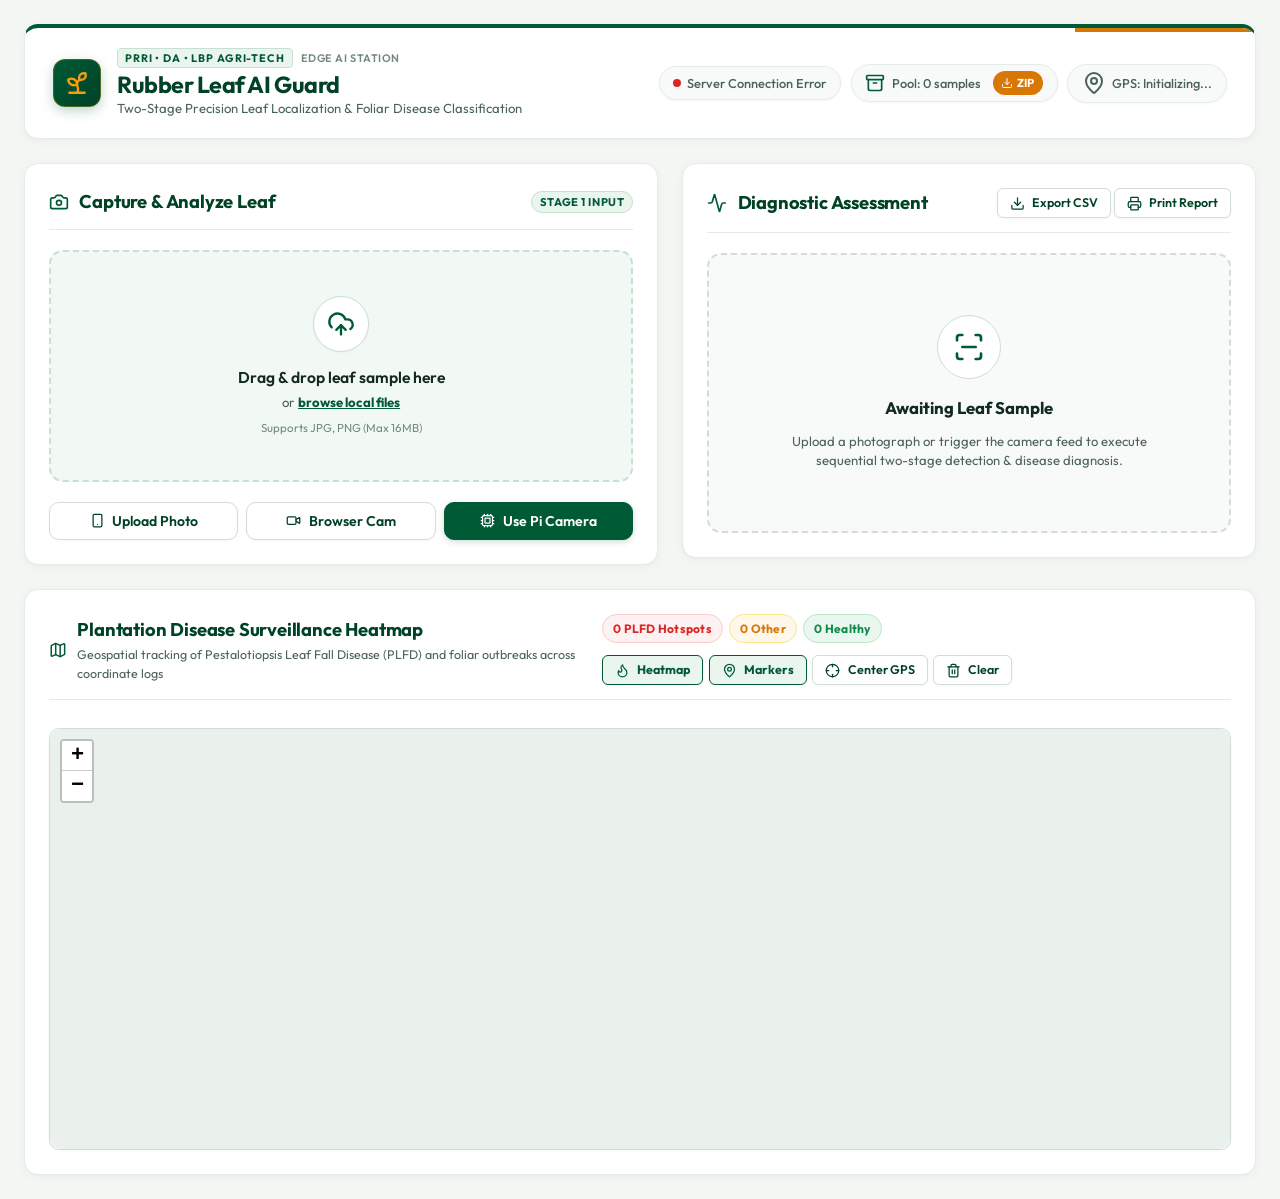
==== commit 1cc01b82: "feat(dashboard): add in-dashboard capture review deck with save and discard for model refinement" ====
--- a/raspi_deploy/templates/index.html
+++ b/raspi_deploy/templates/index.html
@@ -34,6 +34,13 @@
                     <span class="status-indicator" id="system-status-indicator"></span>
                     <span id="system-status-text">Checking model weights...</span>
                 </div>
+                <div class="status-chip" id="dataset-status-pill" title="Collected samples for model refinement">
+                    <i data-lucide="archive" class="icon-accent"></i>
+                    <span id="dataset-status-text">Pool: 0 samples</span>
+                    <a href="/api/dataset/download_zip" class="dataset-zip-link" id="downloadDatasetZipBtn" title="Download refinement dataset as ZIP" download>
+                        <i data-lucide="download"></i> ZIP
+                    </a>
+                </div>
                 <div class="status-chip" id="gps-status-pill">
                     <i data-lucide="map-pin" id="gps-status-icon"></i>
                     <span id="gps-status-text">GPS: Initializing...</span>
@@ -106,8 +113,11 @@
                         <button type="button" class="btn btn-secondary" id="togglePiAutoDetectBtn">
                             <i data-lucide="play"></i> Auto-Detect
                         </button>
-                        <button type="button" class="btn btn-primary" id="capturePiBtn">
-                            <i data-lucide="aperture"></i> Capture Sample
+                        <button type="button" class="btn btn-primary" id="capturePiReviewBtn" title="Capture snapshot to inspect, categorize, and save or discard">
+                            <i data-lucide="camera"></i> Capture &amp; Review
+                        </button>
+                        <button type="button" class="btn btn-secondary" id="capturePiBtn" title="Direct two-stage AI diagnosis">
+                            <i data-lucide="zap"></i> Instant AI
                         </button>
                         <button type="button" class="btn btn-outline-danger" id="stopPiCameraBtn">
                             Close Feed
@@ -139,11 +149,105 @@
                         <button type="button" class="btn btn-secondary" id="toggleLiveDetectBtn">
                             <i data-lucide="play"></i> Auto-Detect
                         </button>
-                        <button type="button" class="btn btn-primary" id="captureBtn">
-                            <i data-lucide="aperture"></i> Capture Leaf
+                        <button type="button" class="btn btn-primary" id="captureReviewBtn" title="Capture snapshot to inspect, categorize, and save or discard">
+                            <i data-lucide="camera"></i> Capture &amp; Review
+                        </button>
+                        <button type="button" class="btn btn-secondary" id="captureBtn" title="Direct two-stage AI diagnosis">
+                            <i data-lucide="zap"></i> Instant AI
                         </button>
                         <button type="button" class="btn btn-outline-danger" id="stopCameraBtn">
                             Cancel
+                        </button>
+                    </div>
+                </div>
+
+                <!-- In-Dashboard Refinement Review Deck: Capture -> Save or Discard -->
+                <div class="refinement-deck hidden" id="refinementDeck">
+                    <div class="refinement-header">
+                        <div class="refinement-header-text">
+                            <div class="refinement-badge-tag">
+                                <i data-lucide="sparkles"></i> Model Refinement Collector
+                            </div>
+                            <h3>Review Snapshot</h3>
+                            <p class="section-subtext">Inspect the captured frame. Categorize and save it to the training pool, or discard and retake.</p>
+                        </div>
+                        <span class="refinement-counter-badge" id="refinementCategoryCounter">Selected: Leaf Sample</span>
+                    </div>
+
+                    <!-- Snapshot Display Frame -->
+                    <div class="refinement-preview-card">
+                        <img id="refinementPreviewImg" src="" alt="Snapshot for Dataset Refinement">
+                        <div class="refinement-preview-meta" id="refinementPreviewMeta">
+                            <span id="refinementMetaRes">1280 &times; 720</span>
+                            <span class="meta-dot">&bull;</span>
+                            <span id="refinementMetaTime">Just captured</span>
+                        </div>
+                    </div>
+
+                    <!-- Interactive Category Selector -->
+                    <div class="refinement-selector-group">
+                        <label class="refinement-label">Choose Target Refinement Category:</label>
+                        <div class="category-chips-grid">
+                            <button type="button" class="refinement-chip active" data-category="stage1_leaf">
+                                <span class="chip-emoji">🌿</span>
+                                <div class="chip-text-group">
+                                    <strong class="chip-heading">Stage 1: Leaf Sample</strong>
+                                    <span class="chip-detail">Positive scene for detector</span>
+                                </div>
+                            </button>
+                            <button type="button" class="refinement-chip" data-category="stage1_bg">
+                                <span class="chip-emoji">🪵</span>
+                                <div class="chip-text-group">
+                                    <strong class="chip-heading">Stage 1: Background Neg</strong>
+                                    <span class="chip-detail">Suppress false-positives</span>
+                                </div>
+                            </button>
+                            <button type="button" class="refinement-chip" data-category="stage2_healthy">
+                                <span class="chip-emoji">🟢</span>
+                                <div class="chip-text-group">
+                                    <strong class="chip-heading">Stage 2: Healthy Leaf</strong>
+                                    <span class="chip-detail">Normal rubber foliage</span>
+                                </div>
+                            </button>
+                            <button type="button" class="refinement-chip" data-category="stage2_plfd">
+                                <span class="chip-emoji">🔴</span>
+                                <div class="chip-text-group">
+                                    <strong class="chip-heading">Stage 2: PLFD Fungal</strong>
+                                    <span class="chip-detail">Pestalotiopsis leaf fall</span>
+                                </div>
+                            </button>
+                            <button type="button" class="refinement-chip" data-category="stage2_other">
+                                <span class="chip-emoji">🟠</span>
+                                <div class="chip-text-group">
+                                    <strong class="chip-heading">Stage 2: Other Foliar</strong>
+                                    <span class="chip-detail">Anthracnose, Corynespora</span>
+                                </div>
+                            </button>
+                        </div>
+                    </div>
+
+                    <!-- Action Toolbar: Save, Discard, or Run AI -->
+                    <div class="refinement-actions-bar">
+                        <button type="button" class="btn btn-outline-danger" id="discardRefinementBtn" title="Discard this image and return to camera viewfinder">
+                            <i data-lucide="trash-2"></i> Discard &amp; Retake
+                        </button>
+                        <button type="button" class="btn btn-secondary" id="diagnoseRefinementBtn" title="Run 2-stage AI detection & diagnosis on this frame">
+                            <i data-lucide="cpu"></i> Run AI Diagnosis
+                        </button>
+                        <button type="button" class="btn btn-primary" id="saveRefinementBtn" title="Save this sample directly to the model refinement dataset">
+                            <i data-lucide="check-circle-2"></i> Save to Refinement Pool
+                        </button>
+                    </div>
+
+                    <!-- Confirmation Toast / Alert -->
+                    <div class="refinement-status-alert hidden" id="refinementStatusAlert">
+                        <i data-lucide="check-circle" class="alert-icon"></i>
+                        <div class="alert-text">
+                            <strong id="refinementAlertTitle">Sample Saved!</strong>
+                            <span id="refinementAlertDesc">Saved to dataset refinement pool.</span>
+                        </div>
+                        <button type="button" class="btn btn-sm btn-primary" id="refinementNextShotBtn">
+                            <i data-lucide="camera"></i> Take Another Shot
                         </button>
                     </div>
                 </div>
--- a/static/style.css
+++ b/static/style.css
@@ -1147,6 +1147,248 @@
 }
 
 /* ==========================================================================
+/* ==========================================================================
+   Dataset Refinement Header Pill & ZIP Download Link
+   ========================================================================== */
+.dataset-zip-link {
+    display: inline-flex;
+    align-items: center;
+    gap: 0.25rem;
+    padding: 0.2rem 0.55rem;
+    background: var(--lbp-gold);
+    color: #ffffff;
+    border-radius: var(--radius-full);
+    font-size: 0.72rem;
+    font-weight: 700;
+    text-decoration: none;
+    transition: all 0.15s ease;
+    margin-left: 0.35rem;
+}
+
+.dataset-zip-link:hover {
+    background: var(--lbp-green);
+    transform: translateY(-1px);
+}
+
+.dataset-zip-link svg {
+    width: 12px;
+    height: 12px;
+}
+
+/* ==========================================================================
+   In-Dashboard Refinement Review Deck (Capture -> Save or Discard)
+   ========================================================================== */
+.refinement-deck {
+    display: flex;
+    flex-direction: column;
+    gap: 1rem;
+    background: var(--surface-card);
+    border: 1.5px solid var(--lbp-green-border);
+    border-radius: var(--radius-lg);
+    padding: 1.25rem;
+    box-shadow: 0 4px 18px rgba(0, 90, 54, 0.08);
+    animation: fadeIn 0.25s ease-out;
+}
+
+.refinement-header {
+    display: flex;
+    justify-content: space-between;
+    align-items: flex-start;
+    gap: 1rem;
+    border-bottom: 1px solid var(--border-light);
+    padding-bottom: 0.85rem;
+}
+
+.refinement-badge-tag {
+    display: inline-flex;
+    align-items: center;
+    gap: 0.35rem;
+    font-size: 0.72rem;
+    font-weight: 700;
+    text-transform: uppercase;
+    letter-spacing: 0.05em;
+    color: var(--lbp-gold);
+    background: var(--lbp-gold-tint);
+    border: 1px solid var(--lbp-gold-border);
+    padding: 2px 8px;
+    border-radius: var(--radius-full);
+    margin-bottom: 0.35rem;
+}
+
+.refinement-badge-tag svg {
+    width: 12px;
+    height: 12px;
+}
+
+.refinement-counter-badge {
+    font-size: 0.78rem;
+    font-weight: 700;
+    color: var(--lbp-green);
+    background: var(--lbp-green-tint);
+    border: 1px solid var(--lbp-green-border);
+    padding: 4px 10px;
+    border-radius: var(--radius-full);
+    white-space: nowrap;
+}
+
+.refinement-preview-card {
+    position: relative;
+    border-radius: var(--radius-md);
+    overflow: hidden;
+    background: #0b1410;
+    border: 1px solid var(--border-medium);
+    max-height: 480px;
+    display: flex;
+    align-items: center;
+    justify-content: center;
+}
+
+.refinement-preview-card img {
+    max-width: 100%;
+    max-height: 480px;
+    object-fit: contain;
+    display: block;
+}
+
+.refinement-preview-meta {
+    position: absolute;
+    bottom: 10px;
+    left: 10px;
+    background: rgba(15, 36, 27, 0.85);
+    backdrop-filter: blur(6px);
+    -webkit-backdrop-filter: blur(6px);
+    border: 1px solid rgba(255, 255, 255, 0.15);
+    border-radius: var(--radius-sm);
+    padding: 3px 8px;
+    font-size: 0.72rem;
+    font-family: var(--font-mono);
+    color: #ffffff;
+    display: flex;
+    align-items: center;
+    gap: 0.4rem;
+}
+
+.meta-dot {
+    color: var(--lbp-gold-bright);
+}
+
+.refinement-selector-group {
+    display: flex;
+    flex-direction: column;
+    gap: 0.5rem;
+}
+
+.refinement-label {
+    font-size: 0.82rem;
+    font-weight: 700;
+    color: var(--text-primary);
+    text-transform: uppercase;
+    letter-spacing: 0.04em;
+}
+
+.category-chips-grid {
+    display: grid;
+    grid-template-columns: repeat(auto-fit, minmax(170px, 1fr));
+    gap: 0.5rem;
+}
+
+.refinement-chip {
+    display: flex;
+    align-items: center;
+    gap: 0.65rem;
+    padding: 0.65rem 0.85rem;
+    background: var(--surface-subtle);
+    border: 1.5px solid var(--border-medium);
+    border-radius: var(--radius-md);
+    cursor: pointer;
+    text-align: left;
+    transition: all 0.18s cubic-bezier(0.16, 1, 0.3, 1);
+    font-family: var(--font-sans);
+}
+
+.refinement-chip:hover {
+    background: var(--lbp-green-subtle);
+    border-color: var(--lbp-green);
+    transform: translateY(-1px);
+}
+
+.refinement-chip.active {
+    background: var(--lbp-green-tint);
+    border-color: var(--lbp-green);
+    box-shadow: 0 0 0 1px var(--lbp-green), 0 2px 8px rgba(0, 90, 54, 0.15);
+}
+
+.chip-emoji {
+    font-size: 1.25rem;
+    line-height: 1;
+}
+
+.chip-text-group {
+    display: flex;
+    flex-direction: column;
+    overflow: hidden;
+}
+
+.chip-heading {
+    font-size: 0.82rem;
+    color: var(--text-primary);
+    font-weight: 700;
+    line-height: 1.2;
+}
+
+.chip-detail {
+    font-size: 0.7rem;
+    color: var(--text-secondary);
+    line-height: 1.2;
+    margin-top: 2px;
+}
+
+.refinement-actions-bar {
+    display: flex;
+    gap: 0.65rem;
+    justify-content: flex-end;
+    flex-wrap: wrap;
+    border-top: 1px solid var(--border-light);
+    padding-top: 0.85rem;
+}
+
+.refinement-status-alert {
+    display: flex;
+    align-items: center;
+    justify-content: space-between;
+    gap: 0.75rem;
+    background: var(--status-healthy-bg);
+    border: 1px solid var(--status-healthy-border);
+    border-left: 4px solid var(--status-healthy);
+    border-radius: var(--radius-md);
+    padding: 0.75rem 1rem;
+    animation: fadeIn 0.2s ease-out;
+}
+
+.refinement-status-alert .alert-icon {
+    width: 22px;
+    height: 22px;
+    color: var(--status-healthy);
+    flex-shrink: 0;
+}
+
+.refinement-status-alert .alert-text {
+    display: flex;
+    flex-direction: column;
+    flex-grow: 1;
+}
+
+.refinement-status-alert strong {
+    font-size: 0.85rem;
+    color: var(--lbp-green-dark);
+}
+
+.refinement-status-alert span {
+    font-size: 0.78rem;
+    color: var(--text-secondary);
+}
+
+/* ==========================================================================
    Smartphone & Mobile Responsive Tuning
    ========================================================================== */
 @media (max-width: 768px) {
@@ -1168,6 +1410,8 @@
     .header-status-group {
         width: 100%;
         justify-content: space-between;
+        flex-wrap: wrap;
+        gap: 0.5rem;
     }
 
     .card {
@@ -1180,6 +1424,18 @@
     }
 
     .camera-actions-panel .btn {
+        width: 100%;
+    }
+
+    .category-chips-grid {
+        grid-template-columns: 1fr;
+    }
+
+    .refinement-actions-bar {
+        flex-direction: column;
+    }
+
+    .refinement-actions-bar .btn {
         width: 100%;
     }
 
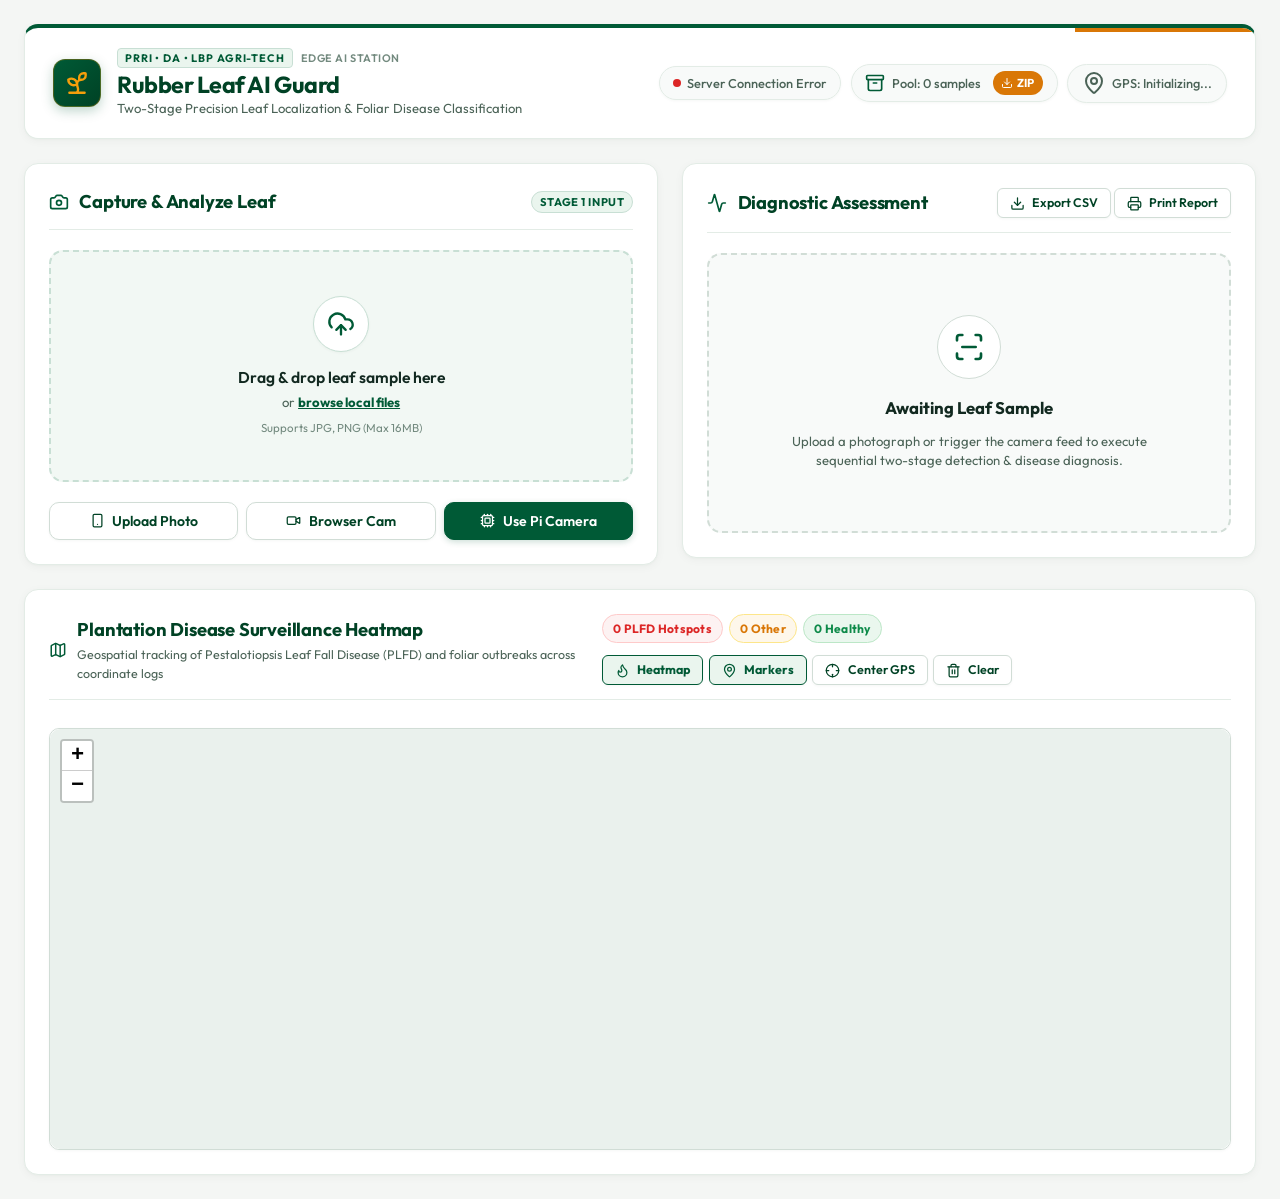
==== commit ddef199a: "fix(camera): repair pi camera streaming loop and remove sensitivity slider" ====
--- a/raspi_deploy/templates/index.html
+++ b/raspi_deploy/templates/index.html
@@ -123,16 +123,6 @@
                             Close Feed
                         </button>
                     </div>
-                    
-                    <!-- Sensitivity Slider Bar -->
-                    <div class="stream-settings-bar">
-                        <div class="slider-group">
-                            <i data-lucide="sliders" class="slider-icon"></i>
-                            <label for="confThreshold">Detection Sensitivity:</label>
-                            <input type="range" id="confThreshold" min="0.05" max="0.75" step="0.05" value="0.15" class="slider-input">
-                            <span id="confVal" class="slider-value-pill">0.15</span>
-                        </div>
-                    </div>
                 </div>
 
                 <!-- WebRTC Browser Camera Feed -->
